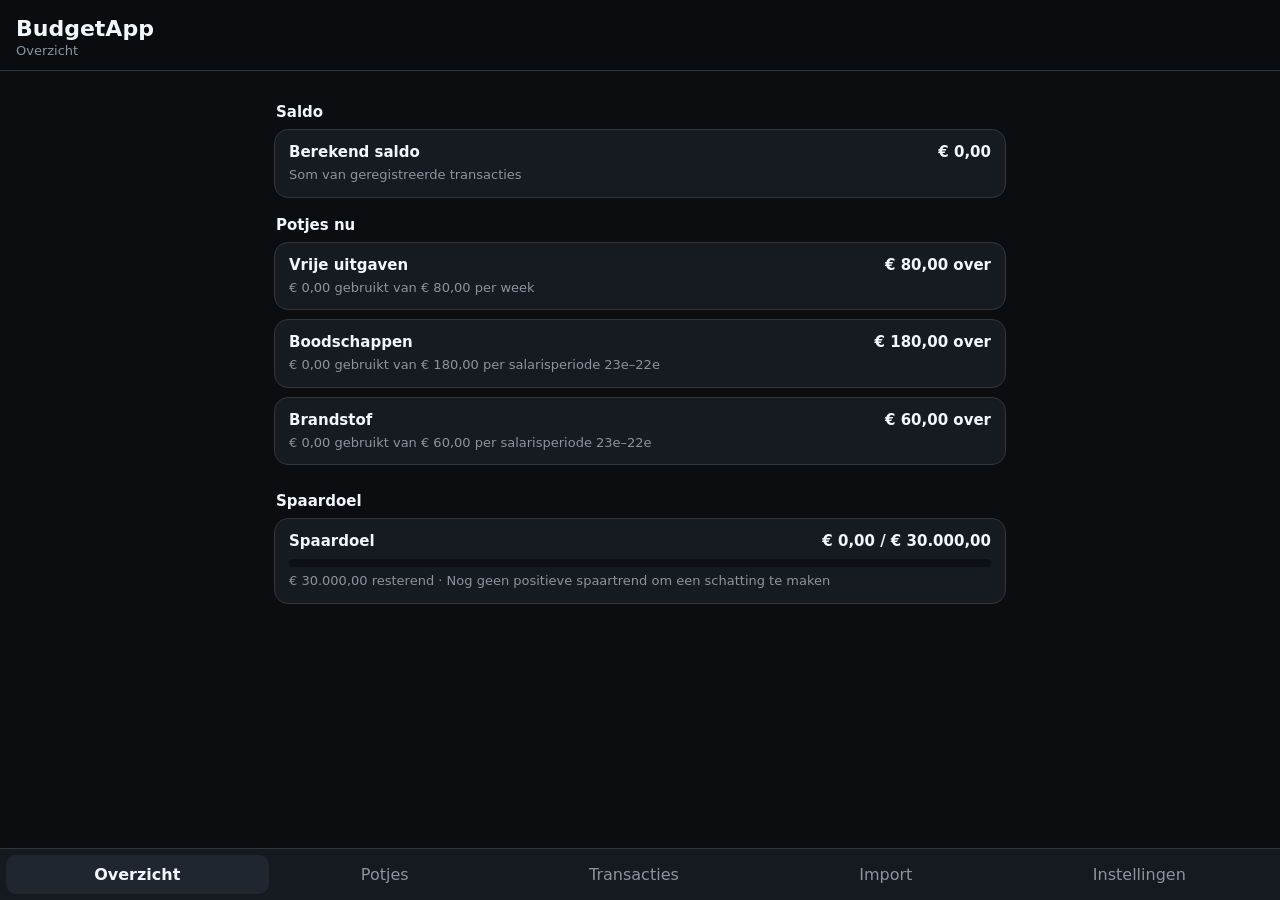
==== index.html @ 6fa88b41 "Add BudgetApp web entry for GitHub Pages" ====
<!doctype html>
<html lang="nl">
<head>
<meta charset="utf-8">
<meta name="viewport" content="width=device-width,initial-scale=1,viewport-fit=cover">
<meta name="theme-color" content="#0b0d10">
<title>BudgetApp</title>
<style>
:root{color-scheme:dark;--bg:#0b0d10;--panel:#161b22;--panel2:#1f2630;--text:#f0f6fc;--muted:#8b949e;--accent:#56d364;--danger:#ff7b72;--line:#30363d}*{box-sizing:border-box}body{margin:0;background:var(--bg);color:var(--text);font-family:system-ui,-apple-system,BlinkMacSystemFont,"Segoe UI",sans-serif}button,input,select{font:inherit}.app{min-height:100dvh;padding-bottom:76px}.topbar{position:sticky;top:0;z-index:10;background:rgba(11,13,16,.96);backdrop-filter:blur(12px);border-bottom:1px solid var(--line);padding:16px max(16px,env(safe-area-inset-left)) 12px}.brand{font-size:22px;font-weight:800}.subtitle{font-size:13px;color:var(--muted);margin-top:2px}.content{max-width:760px;margin:0 auto;padding:14px 14px 28px}.section{font-size:15px;font-weight:800;margin:18px 2px 8px}.card{width:100%;background:var(--panel);border:1px solid var(--line);border-radius:14px;padding:13px 14px;margin-bottom:9px;text-align:left;color:var(--text)}button.card{cursor:pointer}.card-main{font-size:15px;font-weight:750;display:flex;gap:10px;justify-content:space-between;align-items:flex-start}.card-sub{font-size:13px;color:var(--muted);margin-top:5px;line-height:1.35}.amount{white-space:nowrap}.positive{color:var(--accent)}.negative{color:var(--danger)}.action{width:100%;border:0;border-radius:12px;background:var(--accent);color:#071009;font-weight:800;padding:12px 14px;margin-bottom:10px;cursor:pointer}.secondary{background:var(--panel2);color:var(--text);border:1px solid var(--line)}.danger{background:transparent;color:var(--danger);border:1px solid #633b3f}.empty{color:var(--muted);padding:18px 4px}.nav{position:fixed;left:0;right:0;bottom:0;z-index:20;display:flex;overflow-x:auto;background:rgba(22,27,34,.98);border-top:1px solid var(--line);padding:6px max(6px,env(safe-area-inset-right)) calc(6px + env(safe-area-inset-bottom)) max(6px,env(safe-area-inset-left));gap:4px}.nav button{flex:1 0 auto;border:0;background:transparent;color:var(--muted);padding:10px 11px;border-radius:10px;cursor:pointer}.nav button.active{background:var(--panel2);color:var(--text);font-weight:800}.dialog{border:1px solid var(--line);border-radius:18px;background:var(--panel);color:var(--text);padding:0;width:min(92vw,520px);max-height:86dvh}.dialog::backdrop{background:rgba(0,0,0,.72)}.dialog-head{padding:17px 18px 7px;font-size:18px;font-weight:800}.dialog-body{padding:8px 18px 14px;overflow:auto;max-height:65dvh}.dialog-actions{display:flex;gap:8px;padding:10px 18px 18px}.dialog-actions button{flex:1;border:0;border-radius:10px;padding:11px;font-weight:750;cursor:pointer}.field{margin-bottom:12px}.field label{display:block;color:var(--muted);font-size:12px;margin-bottom:5px}.field input,.field select{width:100%;background:#0d1117;color:var(--text);border:1px solid var(--line);border-radius:10px;padding:11px 12px;outline:none}.field input:focus,.field select:focus{border-color:var(--accent)}.check{display:flex;gap:9px;align-items:center;margin:9px 0;color:var(--text)}.two{display:grid;grid-template-columns:1fr 1fr;gap:10px}.progress{height:8px;background:#0d1117;border-radius:999px;overflow:hidden;margin-top:9px}.progress>span{display:block;height:100%;background:var(--accent);border-radius:999px}.pill{display:inline-block;border:1px solid var(--line);border-radius:999px;padding:3px 8px;color:var(--muted);font-size:11px;margin-top:7px}.notice{border-left:3px solid var(--accent)}@media(max-width:480px){.two{grid-template-columns:1fr}.content{padding-left:10px;padding-right:10px}.nav button{font-size:12px;padding-left:9px;padding-right:9px}}
</style>
</head>
<body>
<div class="app">
<header class="topbar"><div class="brand">BudgetApp</div><div class="subtitle" id="subtitle">Overzicht</div></header>
<main class="content" id="content"></main>
<nav class="nav" id="nav">
<button data-screen="overview">Overzicht</button>
<button data-screen="pots">Potjes</button>
<button data-screen="transactions">Transacties</button>
<button data-screen="import">Import</button>
<button data-screen="settings">Instellingen</button>
</nav>
</div>
<dialog class="dialog" id="dialog"><div class="dialog-head" id="dialogTitle"></div><div class="dialog-body" id="dialogBody"></div><div class="dialog-actions" id="dialogActions"></div></dialog>
<script>
const KEY='budgetAppStateV1';
const euro=new Intl.NumberFormat('nl-NL',{style:'currency',currency:'EUR'});
const uid=()=>crypto.randomUUID?crypto.randomUUID():Date.now().toString(36)+Math.random().toString(36).slice(2);
const seed=()=>({pots:[{id:uid(),name:'Vrije uitgaven',budget:80,period:'week',active:true,hidden:false},{id:uid(),name:'Boodschappen',budget:180,period:'salary',active:true,hidden:false},{id:uid(),name:'Brandstof',budget:60,period:'salary',active:true,hidden:false}],transactions:[],fixedCosts:[],goal:{name:'Spaardoel',current:0,target:30000},knownBalance:null,unknown:[]});
let state=load();
let screen='overview';
function load(){try{const saved=JSON.parse(localStorage.getItem(KEY));return saved&&saved.pots?saved:seed()}catch{return seed()}}
function save(){localStorage.setItem(KEY,JSON.stringify(state))}
function money(v){return euro.format(Number(v)||0)}
function esc(v){return String(v??'').replace(/[&<>'"]/g,c=>({'&':'&amp;','<':'&lt;','>':'&gt;',"'":'&#39;','"':'&quot;'}[c]))}
function periodLabel(p){return({week:'week',salary:'salarisperiode 23e–22e',month:'maand',year:'jaar',once:'eenmalig'})[p]||'maand'}
function rangeFor(period,now=new Date()){
 const start=new Date(now),end=new Date(now);start.setHours(0,0,0,0);end.setHours(23,59,59,999);
 if(period==='week'){const day=(start.getDay()+6)%7;start.setDate(start.getDate()-day);end.setTime(start.getTime());end.setDate(end.getDate()+6);end.setHours(23,59,59,999)}
 else if(period==='salary'){if(start.getDate()>=23){start.setDate(23);end.setFullYear(start.getFullYear(),start.getMonth()+1,22)}else{end.setDate(22);start.setFullYear(start.getFullYear(),start.getMonth()-1,23)}}
 else if(period==='year'){start.setMonth(0,1);end.setMonth(11,31)}
 else if(period==='once'){return[0,Number.MAX_SAFE_INTEGER]}
 else{start.setDate(1);end.setFullYear(start.getFullYear(),start.getMonth()+1,0)}
 return[start.getTime(),end.getTime()]
}
function potSpend(pot){const[a,b]=rangeFor(pot.period);return state.transactions.filter(t=>t.potId===pot.id&&!t.excludeFromPots&&t.amount<0&&t.time>=a&&t.time<=b).reduce((s,t)=>s+Math.abs(t.amount),0)}
function calculatedBalance(){return state.transactions.filter(t=>t.affectsBalance!==false).reduce((s,t)=>s+t.amount,0)}
function setScreen(name){screen=name;document.querySelectorAll('#nav button').forEach(b=>b.classList.toggle('active',b.dataset.screen===name));render()}
function render(){document.getElementById('subtitle').textContent=({overview:'Overzicht',pots:'Potjes',transactions:'Transacties',import:'Import',settings:'Instellingen'})[screen];({overview:renderOverview,pots:renderPots,transactions:renderTransactions,import:renderImport,settings:renderSettings})[screen]()}
function card(main,sub='',cls=''){return`<div class="card ${cls}"><div class="card-main">${main}</div>${sub?`<div class="card-sub">${sub}</div>`:''}</div>`}
function renderOverview(){
 const c=document.getElementById('content');const balance=state.knownBalance??calculatedBalance();let html='<div class="section">Saldo</div>'+card(`<span>${state.knownBalance===null?'Berekend saldo':'Bekend banksaldo'}</span><span class="amount">${money(balance)}</span>`,state.knownBalance===null?'Som van geregistreerde transacties':'Laatste gevalideerde saldo');
 html+='<div class="section">Potjes nu</div>';
 state.pots.filter(p=>p.active&&!p.hidden).forEach(p=>{const spent=potSpend(p),left=p.budget-spent;html+=`<button class="card" data-pot="${p.id}"><div class="card-main"><span>${esc(p.name)}</span><span class="amount ${left<0?'negative':''}">${money(left)} over</span></div><div class="card-sub">${money(spent)} gebruikt van ${money(p.budget)} per ${periodLabel(p.period)}</div></button>`});
 const g=state.goal,left=Math.max(0,g.target-g.current);const recent=monthlyTrend();let eta=left===0?'Doel bereikt':recent>0?`Geschat ${Math.ceil(left/recent)} maanden bij ${money(recent)} netto per maand`:'Nog geen positieve spaartrend om een schatting te maken';const pct=g.target>0?Math.min(100,g.current/g.target*100):0;
 html+='<div class="section">Spaardoel</div>'+`<button class="card" id="goalCard"><div class="card-main"><span>${esc(g.name)}</span><span class="amount">${money(g.current)} / ${money(g.target)}</span></div><div class="progress"><span style="width:${pct}%"></span></div><div class="card-sub">${money(left)} resterend · ${eta}</div></button>`;
 c.innerHTML=html;c.querySelectorAll('[data-pot]').forEach(b=>b.onclick=()=>editPot(b.dataset.pot));document.getElementById('goalCard').onclick=editGoal
}
function monthlyTrend(){const cutoff=Date.now()-90*86400000;const net=state.transactions.filter(t=>t.affectsBalance!==false&&t.time>=cutoff).reduce((s,t)=>s+t.amount,0);return Math.max(0,net/3)}
function renderPots(){const c=document.getElementById('content');let html='<button class="action" id="addPot">+ Potje toevoegen</button>';if(!state.pots.length)html+='<div class="empty">Nog geen potjes.</div>';state.pots.forEach(p=>{const spent=potSpend(p),left=p.budget-spent;html+=`<button class="card" data-pot="${p.id}"><div class="card-main"><span>${p.active?'':'Inactief · '}${esc(p.name)}</span><span class="amount ${left<0?'negative':''}">${money(left)}</span></div><div class="card-sub">${money(p.budget)} per ${periodLabel(p.period)} · ${money(spent)} gebruikt</div></button>`});c.innerHTML=html;document.getElementById('addPot').onclick=()=>editPot();c.querySelectorAll('[data-pot]').forEach(b=>b.onclick=()=>editPot(b.dataset.pot))}
function renderTransactions(){const c=document.getElementById('content');let html='<button class="action" id="addTx">+ Handmatig toevoegen</button>';const list=[...state.transactions].sort((a,b)=>b.time-a.time);if(!list.length)html+='<div class="empty">Nog geen transacties.</div>';list.forEach(t=>{const name=t.merchant||t.description||'Transactie';html+=`<button class="card" data-tx="${t.id}"><div class="card-main"><span>${esc(name)}</span><span class="amount ${t.amount>=0?'positive':'negative'}">${money(t.amount)}</span></div><div class="card-sub">${new Date(t.time).toLocaleString('nl-NL')} · ${esc(t.source||'Handmatig')}${t.category?` · ${esc(t.category)}`:''}</div></button>`});c.innerHTML=html;document.getElementById('addTx').onclick=()=>editTransaction();c.querySelectorAll('[data-tx]').forEach(b=>b.onclick=()=>transactionDetails(b.dataset.tx))}
function renderImport(){const c=document.getElementById('content');c.innerHTML=`<div class="section">Bank</div>${card('<span>PDF-bankafschrift</span>','De webadapter voor lokale PDF-OCR wordt aan dezelfde importlogica gekoppeld.','notice')}<button class="action secondary" id="backupImport">Lokale backup importeren</button><input id="backupFile" type="file" accept="application/json" hidden><div class="section">Bonnen</div>${card('<span>Bon scannen</span>','De camera/OCR-adapter wordt platformafhankelijk gekoppeld zonder de budgetlogica te dupliceren.','notice')}<div class="section">Live betaalmeldingen</div>${card('<span>Rabobank / Google Wallet</span>','Live Android-notificaties worden via de Android-adapter verwerkt. In de webversie blijft de rest van de app volledig testbaar.','notice')}<div class="section">Nog te categoriseren</div>${state.unknown.length?state.unknown.map(x=>card(`<span>${esc(x.name)}</span><span>${money(x.amount)}</span>`,'Tikfunctionaliteit volgt met de importadapter.')).join(''):'<div class="empty">Alles gecategoriseerd.</div>'}`;document.getElementById('backupImport').onclick=()=>document.getElementById('backupFile').click();document.getElementById('backupFile').onchange=importBackup}
function renderSettings(){const c=document.getElementById('content');let html='<div class="section">Vaste lasten</div><button class="action" id="addFixed">+ Vaste last toevoegen</button>';if(!state.fixedCosts.length)html+='<div class="empty">Nog geen vaste lasten ingevoerd.</div>';state.fixedCosts.forEach(f=>html+=`<button class="card" data-fixed="${f.id}"><div class="card-main"><span>${esc(f.name)}</span><span>${money(f.amount)}</span></div><div class="card-sub">${periodLabel(f.period)}${f.annual?' · jaarlijkse heffing':''}</div></button>`);html+='<div class="section">Spaardoel</div>'+`<button class="card" id="settingsGoal"><div class="card-main"><span>${esc(state.goal.name)}</span><span>${money(state.goal.current)} / ${money(state.goal.target)}</span></div></button>`;html+='<div class="section">Data</div><button class="action secondary" id="exportData">Backup exporteren</button><button class="action danger" id="resetData">Alle lokale data wissen</button>';c.innerHTML=html;document.getElementById('addFixed').onclick=()=>editFixed();c.querySelectorAll('[data-fixed]').forEach(b=>b.onclick=()=>editFixed(b.dataset.fixed));document.getElementById('settingsGoal').onclick=editGoal;document.getElementById('exportData').onclick=exportBackup;document.getElementById('resetData').onclick=resetData}
function openDialog(title,body,buttons){document.getElementById('dialogTitle').textContent=title;document.getElementById('dialogBody').innerHTML=body;const actions=document.getElementById('dialogActions');actions.innerHTML='';buttons.forEach(b=>{const el=document.createElement('button');el.textContent=b.label;el.className=b.class||'';el.onclick=b.action;actions.appendChild(el)});document.getElementById('dialog').showModal()}
function closeDialog(){document.getElementById('dialog').close()}
function field(id,label,value='',type='text'){return`<div class="field"><label for="${id}">${label}</label><input id="${id}" type="${type}" value="${esc(value)}"></div>`}
function editPot(id){const existing=state.pots.find(p=>p.id===id),p=existing||{id:uid(),name:'',budget:0,period:'month',active:true,hidden:false};const body=field('potName','Naam',p.name)+field('potBudget','Budget',String(p.budget).replace('.',','),'text')+`<div class="field"><label>Periode</label><select id="potPeriod"><option value="week">Week</option><option value="salary">Salarisperiode 23e–22e</option><option value="month">Maand</option><option value="year">Jaar</option><option value="once">Eenmalig</option></select></div><label class="check"><input id="potActive" type="checkbox" ${p.active?'checked':''}> Actief</label><label class="check"><input id="potHidden" type="checkbox" ${p.hidden?'checked':''}> Verbergen in overzicht</label>`;const buttons=[{label:'Annuleren',action:closeDialog},{label:'Opslaan',action:()=>{p.name=document.getElementById('potName').value.trim();p.budget=parseAmount(document.getElementById('potBudget').value);p.period=document.getElementById('potPeriod').value;p.active=document.getElementById('potActive').checked;p.hidden=document.getElementById('potHidden').checked;if(!p.name)return;if(existing)Object.assign(existing,p);else state.pots.push(p);save();closeDialog();render()}}];if(existing)buttons.unshift({label:'Verwijderen',class:'danger',action:()=>{if(confirm('Potje verwijderen?')){state.pots=state.pots.filter(x=>x.id!==id);state.transactions.forEach(t=>{if(t.potId===id)t.potId=null});save();closeDialog();render()}}});openDialog(existing?'Potje aanpassen':'Potje toevoegen',body,buttons);document.getElementById('potPeriod').value=p.period}
function editTransaction(id){const existing=state.transactions.find(t=>t.id===id),t=existing||{id:uid(),amount:0,merchant:'',description:'',category:'',potId:null,time:Date.now(),source:'Handmatig',affectsBalance:true,excludeFromPots:false};const options='<option value="">Geen potje</option>'+state.pots.filter(p=>p.active).map(p=>`<option value="${p.id}">${esc(p.name)}</option>`).join('');const body=field('txAmount','Bedrag, uitgave negatief',String(t.amount).replace('.',','))+field('txMerchant','Merchant / naam',t.merchant)+field('txDescription','Omschrijving',t.description)+field('txCategory','Categorie',t.category)+`<div class="field"><label>Potje</label><select id="txPot">${options}</select></div>`;const buttons=[{label:'Annuleren',action:closeDialog},{label:'Opslaan',action:()=>{t.amount=parseSigned(document.getElementById('txAmount').value);t.merchant=document.getElementById('txMerchant').value.trim();t.description=document.getElementById('txDescription').value.trim();t.category=document.getElementById('txCategory').value.trim();t.potId=document.getElementById('txPot').value||null;if(existing)Object.assign(existing,t);else state.transactions.push(t);save();closeDialog();render()}}];if(existing)buttons.unshift({label:'Verwijderen',class:'danger',action:()=>{if(confirm('Transactie verwijderen?')){state.transactions=state.transactions.filter(x=>x.id!==id);save();closeDialog();render()}}});openDialog(existing?'Transactie aanpassen':'Handmatige transactie',body,buttons);document.getElementById('txPot').value=t.potId||''}
function transactionDetails(id){const t=state.transactions.find(x=>x.id===id);if(!t)return;const rows=[['Bedrag',money(t.amount)],['Naam',t.merchant],['Omschrijving',t.description],['Categorie',t.category],['Bron',t.source],['Datum',new Date(t.time).toLocaleString('nl-NL')]].filter(r=>r[1]);openDialog(t.merchant||'Transactie',rows.map(r=>card(`<span>${esc(r[0])}</span>`,esc(r[1]))).join(''),[{label:'Sluiten',action:closeDialog},{label:'Bewerken',action:()=>{closeDialog();editTransaction(id)}}])}
function editGoal(){const g=state.goal;openDialog('Spaardoel aanpassen',field('goalName','Naam',g.name)+field('goalCurrent','Nu gespaard',String(g.current).replace('.',','))+field('goalTarget','Doel',String(g.target).replace('.',',')),[{label:'Annuleren',action:closeDialog},{label:'Opslaan',action:()=>{g.name=document.getElementById('goalName').value.trim()||'Spaardoel';g.current=parseAmount(document.getElementById('goalCurrent').value);g.target=parseAmount(document.getElementById('goalTarget').value);save();closeDialog();render()}}])}
function editFixed(id){const existing=state.fixedCosts.find(f=>f.id===id),f=existing||{id:uid(),name:'',amount:0,period:'month',dueDay:1,active:true,annual:false};const body=field('fixedName','Naam',f.name)+field('fixedAmount','Bedrag',String(f.amount).replace('.',','))+`<div class="two"><div class="field"><label>Periode</label><select id="fixedPeriod"><option value="week">Week</option><option value="salary">Salarisperiode 23e–22e</option><option value="month">Maand</option><option value="year">Jaar</option><option value="once">Eenmalig</option></select></div>${field('fixedDue','Vervaldag',f.dueDay,'number')}</div><label class="check"><input id="fixedActive" type="checkbox" ${f.active?'checked':''}> Actief</label><label class="check"><input id="fixedAnnual" type="checkbox" ${f.annual?'checked':''}> Jaarlijkse heffing</label>`;const buttons=[{label:'Annuleren',action:closeDialog},{label:'Opslaan',action:()=>{f.name=document.getElementById('fixedName').value.trim();f.amount=parseAmount(document.getElementById('fixedAmount').value);f.period=document.getElementById('fixedPeriod').value;f.dueDay=Math.max(1,Math.min(31,Number(document.getElementById('fixedDue').value)||1));f.active=document.getElementById('fixedActive').checked;f.annual=document.getElementById('fixedAnnual').checked;if(!f.name)return;if(existing)Object.assign(existing,f);else state.fixedCosts.push(f);save();closeDialog();render()}}];if(existing)buttons.unshift({label:'Verwijderen',class:'danger',action:()=>{if(confirm('Vaste last verwijderen?')){state.fixedCosts=state.fixedCosts.filter(x=>x.id!==id);save();closeDialog();render()}}});openDialog(existing?'Vaste last aanpassen':'Vaste last toevoegen',body,buttons);document.getElementById('fixedPeriod').value=f.period}
function parseAmount(v){return Math.abs(Number(String(v).replace(/\./g,'').replace(',','.').replace(/[^0-9.\-]/g,''))||0)}
function parseSigned(v){const raw=String(v).trim(),negative=raw.startsWith('-');const n=parseAmount(raw);return negative?-n:n}
function exportBackup(){const blob=new Blob([JSON.stringify(state,null,2)],{type:'application/json'});const a=document.createElement('a');a.href=URL.createObjectURL(blob);a.download=`BudgetApp-backup-${new Date().toISOString().slice(0,10)}.json`;a.click();setTimeout(()=>URL.revokeObjectURL(a.href),1000)}
function importBackup(e){const file=e.target.files?.[0];if(!file)return;const r=new FileReader();r.onload=()=>{try{const data=JSON.parse(r.result);if(!data.pots||!data.transactions)throw new Error();if(confirm('Huidige lokale data vervangen door deze backup?')){state=data;save();render()}}catch{alert('Ongeldige BudgetApp-backup.')}};r.readAsText(file);e.target.value=''}
function resetData(){if(confirm('Alle lokale BudgetApp-data op dit apparaat wissen?')){state=seed();save();render()}}
document.querySelectorAll('#nav button').forEach(b=>b.onclick=()=>setScreen(b.dataset.screen));
setScreen('overview');
</script>
</body>
</html>
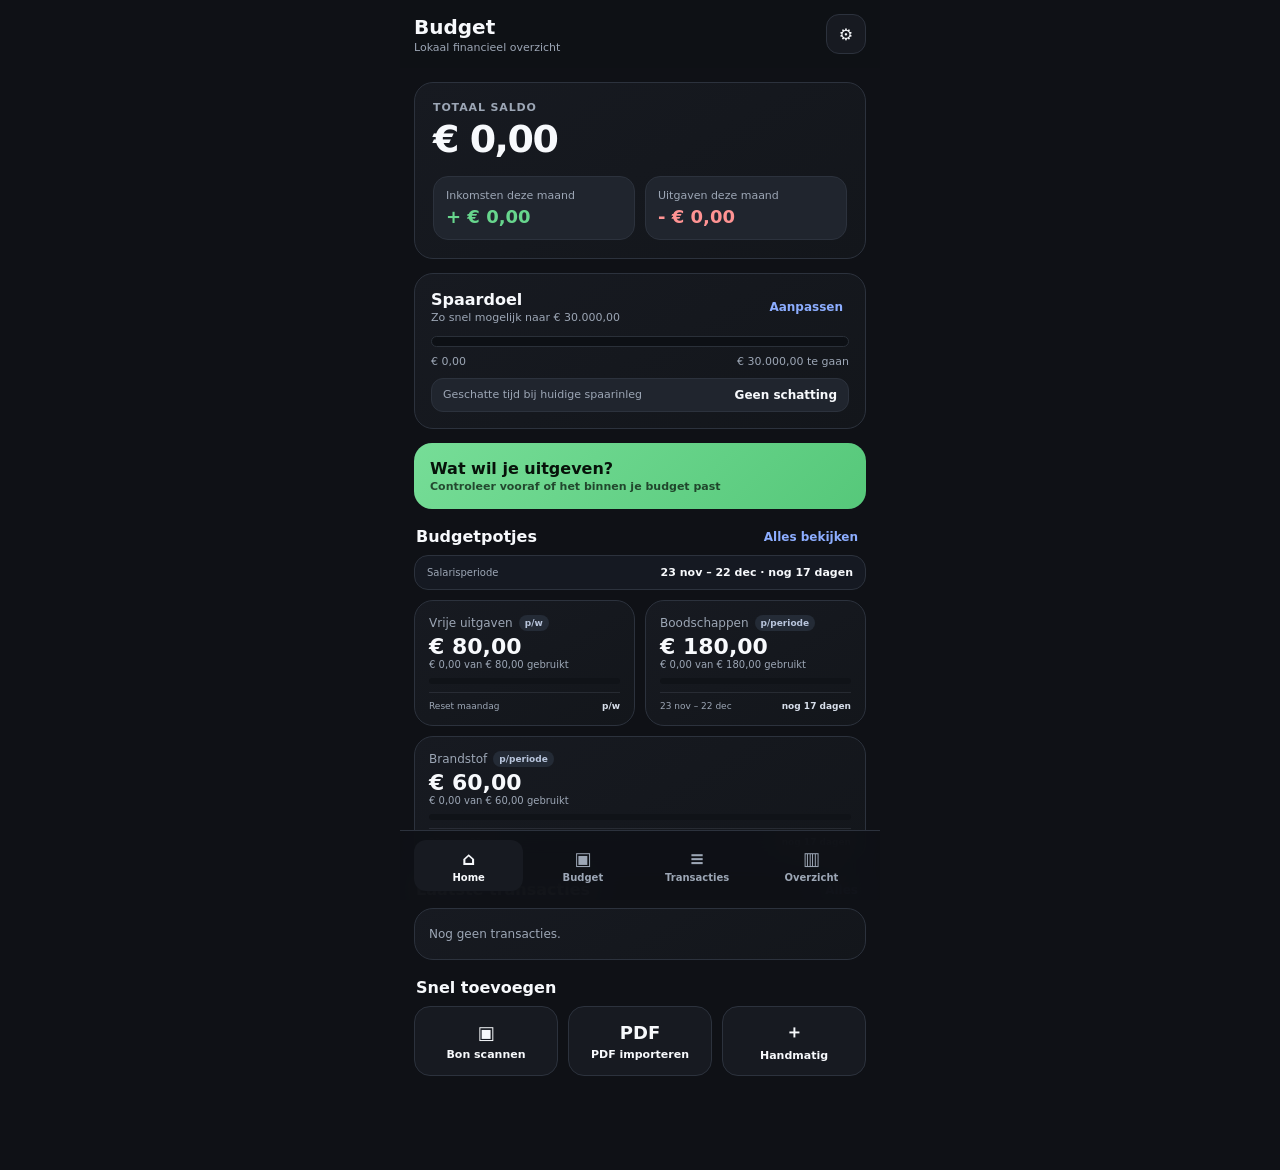
==== commit 6771066b: "Apply Budget mobile design to web preview" ====
--- a/index.html
+++ b/index.html
@@ -3,79 +3,90 @@
 <head>
 <meta charset="utf-8">
 <meta name="viewport" content="width=device-width,initial-scale=1,viewport-fit=cover">
-<meta name="theme-color" content="#0b0d10">
-<title>BudgetApp</title>
+<meta name="theme-color" content="#0f1116">
+<title>Budget</title>
 <style>
-:root{color-scheme:dark;--bg:#0b0d10;--panel:#161b22;--panel2:#1f2630;--text:#f0f6fc;--muted:#8b949e;--accent:#56d364;--danger:#ff7b72;--line:#30363d}*{box-sizing:border-box}body{margin:0;background:var(--bg);color:var(--text);font-family:system-ui,-apple-system,BlinkMacSystemFont,"Segoe UI",sans-serif}button,input,select{font:inherit}.app{min-height:100dvh;padding-bottom:76px}.topbar{position:sticky;top:0;z-index:10;background:rgba(11,13,16,.96);backdrop-filter:blur(12px);border-bottom:1px solid var(--line);padding:16px max(16px,env(safe-area-inset-left)) 12px}.brand{font-size:22px;font-weight:800}.subtitle{font-size:13px;color:var(--muted);margin-top:2px}.content{max-width:760px;margin:0 auto;padding:14px 14px 28px}.section{font-size:15px;font-weight:800;margin:18px 2px 8px}.card{width:100%;background:var(--panel);border:1px solid var(--line);border-radius:14px;padding:13px 14px;margin-bottom:9px;text-align:left;color:var(--text)}button.card{cursor:pointer}.card-main{font-size:15px;font-weight:750;display:flex;gap:10px;justify-content:space-between;align-items:flex-start}.card-sub{font-size:13px;color:var(--muted);margin-top:5px;line-height:1.35}.amount{white-space:nowrap}.positive{color:var(--accent)}.negative{color:var(--danger)}.action{width:100%;border:0;border-radius:12px;background:var(--accent);color:#071009;font-weight:800;padding:12px 14px;margin-bottom:10px;cursor:pointer}.secondary{background:var(--panel2);color:var(--text);border:1px solid var(--line)}.danger{background:transparent;color:var(--danger);border:1px solid #633b3f}.empty{color:var(--muted);padding:18px 4px}.nav{position:fixed;left:0;right:0;bottom:0;z-index:20;display:flex;overflow-x:auto;background:rgba(22,27,34,.98);border-top:1px solid var(--line);padding:6px max(6px,env(safe-area-inset-right)) calc(6px + env(safe-area-inset-bottom)) max(6px,env(safe-area-inset-left));gap:4px}.nav button{flex:1 0 auto;border:0;background:transparent;color:var(--muted);padding:10px 11px;border-radius:10px;cursor:pointer}.nav button.active{background:var(--panel2);color:var(--text);font-weight:800}.dialog{border:1px solid var(--line);border-radius:18px;background:var(--panel);color:var(--text);padding:0;width:min(92vw,520px);max-height:86dvh}.dialog::backdrop{background:rgba(0,0,0,.72)}.dialog-head{padding:17px 18px 7px;font-size:18px;font-weight:800}.dialog-body{padding:8px 18px 14px;overflow:auto;max-height:65dvh}.dialog-actions{display:flex;gap:8px;padding:10px 18px 18px}.dialog-actions button{flex:1;border:0;border-radius:10px;padding:11px;font-weight:750;cursor:pointer}.field{margin-bottom:12px}.field label{display:block;color:var(--muted);font-size:12px;margin-bottom:5px}.field input,.field select{width:100%;background:#0d1117;color:var(--text);border:1px solid var(--line);border-radius:10px;padding:11px 12px;outline:none}.field input:focus,.field select:focus{border-color:var(--accent)}.check{display:flex;gap:9px;align-items:center;margin:9px 0;color:var(--text)}.two{display:grid;grid-template-columns:1fr 1fr;gap:10px}.progress{height:8px;background:#0d1117;border-radius:999px;overflow:hidden;margin-top:9px}.progress>span{display:block;height:100%;background:var(--accent);border-radius:999px}.pill{display:inline-block;border:1px solid var(--line);border-radius:999px;padding:3px 8px;color:var(--muted);font-size:11px;margin-top:7px}.notice{border-left:3px solid var(--accent)}@media(max-width:480px){.two{grid-template-columns:1fr}.content{padding-left:10px;padding-right:10px}.nav button{font-size:12px;padding-left:9px;padding-right:9px}}
+:root{--bg:#0f1116;--card:#171a21;--card2:#20252e;--line:#2c323d;--txt:#f7f9fc;--muted:#9ca6b5;--green:#67d68d;--blue:#8cadff;--yellow:#f0c85d;--red:#ff7777;--r:19px}
+*{box-sizing:border-box}
+html,body{margin:0;background:var(--bg);color:var(--txt);font-family:Inter,system-ui,-apple-system,Segoe UI,Roboto,Arial,sans-serif}
+button,input,select{font:inherit}button{cursor:pointer}.app{width:min(100%,480px);margin:auto;padding:0 14px 94px;min-height:100vh}.top{position:sticky;top:0;z-index:20;margin:0 -14px;padding:14px;background:rgba(15,17,22,.94);backdrop-filter:blur(16px);display:flex;justify-content:space-between;align-items:center}.brand{font-size:20px;font-weight:850}.sub{font-size:11px;color:var(--muted);margin-top:2px}.gear{width:40px;height:40px;border-radius:13px;border:1px solid var(--line);background:var(--card);color:var(--txt)}.card{background:linear-gradient(150deg,var(--card),#13161b);border:1px solid var(--line);border-radius:var(--r)}.section{margin-top:14px}.balance{padding:18px}.eyebrow{font-size:11px;text-transform:uppercase;letter-spacing:.08em;color:var(--muted);font-weight:800}.big{font-size:38px;font-weight:900;letter-spacing:-.04em;margin-top:3px}.grid2{display:grid;grid-template-columns:1fr 1fr;gap:10px;margin-top:15px}.mini{padding:12px;border-radius:15px;background:var(--card2);border:1px solid var(--line)}.mini small{display:block;color:var(--muted);font-size:11px}.mini strong{display:block;margin-top:4px;font-size:18px}.pos{color:var(--green)}.neg{color:#ff9393}.goal{padding:16px}.row{display:flex;align-items:center;justify-content:space-between;gap:12px}.title{font-size:16px;font-weight:850}.link{border:0;background:none;color:var(--blue);font-weight:750;font-size:12px}.bar{height:11px;background:#0d1015;border:1px solid #2a3039;border-radius:99px;overflow:hidden;margin-top:12px}.bar span{display:block;height:100%;background:linear-gradient(90deg,var(--green),#a4efbd)}.goalfoot{display:flex;justify-content:space-between;color:var(--muted);font-size:11px;margin-top:8px}.goalestimate{margin-top:10px;padding:9px 11px;border-radius:12px;background:var(--card2);border:1px solid var(--line);font-size:11px;color:var(--muted);display:flex;justify-content:space-between;gap:10px}.goalestimate strong{color:var(--txt);font-size:12px}.period{display:inline-flex;align-items:center;margin-left:6px;padding:3px 6px;border-radius:999px;background:#242b36;color:#b8c5dc;font-size:9px;font-weight:850;vertical-align:1px}.salaryperiod{margin-top:8px;padding-top:8px;border-top:1px solid rgba(156,166,181,.14);font-size:9px;color:var(--muted);display:flex;justify-content:space-between;gap:8px;align-items:center}.salaryperiod strong{color:#d7deea;font-size:9px}.periodbanner{margin:0 0 10px;padding:10px 12px;border-radius:14px;background:#151922;border:1px solid var(--line);display:flex;justify-content:space-between;align-items:center;gap:10px}.periodbanner span{font-size:10px;color:var(--muted)}.periodbanner strong{font-size:11px;color:var(--txt)}.pot.wide{grid-column:1/-1;min-height:114px}.cta{width:100%;border:0;border-radius:18px;padding:16px;background:linear-gradient(135deg,#76dd97,#56c87a);color:#07120a;text-align:left;font-weight:900;font-size:16px}.cta small{display:block;font-size:11px;opacity:.72;margin-top:2px}.head{display:flex;align-items:center;justify-content:space-between;margin:18px 2px 9px}.pots{display:grid;grid-template-columns:1fr 1fr;gap:10px}.pot{padding:14px;min-height:126px;display:flex;flex-direction:column;justify-content:space-between}.potname{font-size:12px;color:var(--muted)}.left{font-size:22px;font-weight:880;margin-top:3px}.meter{height:6px;background:#101318;border-radius:99px;overflow:hidden;margin-top:8px}.meter span{display:block;height:100%;background:var(--blue)}.meta{font-size:10px;color:var(--muted)}.alert{padding:14px;display:flex;gap:10px;align-items:center;border-color:#5a4d24;background:linear-gradient(150deg,#201b10,#15181e)}.dot{width:10px;height:10px;border-radius:50%;background:var(--yellow);box-shadow:0 0 0 5px rgba(240,200,93,.13)}.grow{flex:1}.alert strong{font-size:13px}.alert small{display:block;color:var(--muted);margin-top:2px}.badge{padding:5px 8px;border-radius:99px;background:#302916;color:#f3d46f;font-size:11px;font-weight:800}.txlist{overflow:hidden}.tx{display:grid;grid-template-columns:40px 1fr auto;gap:10px;align-items:center;padding:13px 14px;border-top:1px solid var(--line)}.tx:first-child{border-top:0}.txicon{width:38px;height:38px;border-radius:12px;background:var(--card2);display:grid;place-items:center;font-weight:900;color:var(--blue)}.txname{font-size:13px;font-weight:800}.txsub{font-size:10px;color:var(--muted);margin-top:2px}.txamt{font-size:13px;font-weight:850;text-align:right}.unknown{background:linear-gradient(90deg,rgba(240,200,93,.06),transparent)}.quick{display:grid;grid-template-columns:repeat(3,1fr);gap:10px}.quick button{border:1px solid var(--line);border-radius:16px;background:var(--card);color:var(--txt);padding:13px 7px;font-weight:750;font-size:11px}.quick b{display:block;font-size:18px;margin-bottom:5px}.nav{position:fixed;bottom:0;left:50%;transform:translateX(-50%);width:min(100%,480px);padding:9px 14px calc(9px + env(safe-area-inset-bottom));background:rgba(15,17,22,.96);backdrop-filter:blur(16px);border-top:1px solid var(--line);display:grid;grid-template-columns:repeat(4,1fr);gap:5px;z-index:50}.nav button{border:0;background:transparent;color:var(--muted);border-radius:12px;padding:8px 4px;font-size:10px;font-weight:750}.nav button.active{background:var(--card);color:var(--txt)}.nav b{display:block;font-size:18px;margin-bottom:3px}.screen{display:none}.screen.active{display:block}.list{overflow:hidden}.setrow{display:flex;justify-content:space-between;align-items:center;gap:12px;padding:14px;border-top:1px solid var(--line)}.setrow:first-child{border-top:0}.setrow strong{font-size:13px}.setrow small{display:block;color:var(--muted);font-size:10px;margin-top:2px}.value{font-weight:850;color:var(--blue);font-size:13px}.modalbg{position:fixed;inset:0;background:rgba(0,0,0,.58);display:none;align-items:flex-end;justify-content:center;padding:12px;z-index:100}.modalbg.open{display:flex}.modal{width:min(100%,470px);max-height:88vh;overflow:auto;background:#171a21;border:1px solid var(--line);border-radius:24px;padding:17px}.handle{width:45px;height:5px;border-radius:99px;background:#3b424e;margin:0 auto 13px}.close{width:36px;height:36px;border:0;border-radius:11px;background:var(--card2);color:var(--txt)}.field{margin-top:13px}.field label{display:block;font-size:11px;color:var(--muted);font-weight:750;margin-bottom:6px}.input,.select{width:100%;padding:13px;border:1px solid var(--line);border-radius:14px;background:#101318;color:var(--txt);outline:none}.cats{display:grid;grid-template-columns:1fr 1fr;gap:8px}.cat{padding:11px;border-radius:13px;border:1px solid var(--line);background:var(--card2);color:var(--txt);text-align:left;font-weight:750;font-size:12px}.cat.on{border-color:#5ccf82;background:#16311f;color:#b9f4cc}.primary{width:100%;border:0;border-radius:14px;padding:13px;background:var(--green);color:#08120b;font-weight:900;margin-top:14px}.result{display:none;margin-top:14px;padding:13px;border-radius:15px;border:1px solid var(--line);background:var(--card2)}.result.show{display:block}.result.ok{border-color:#386c49;background:#14271a}.result.warn{border-color:#6c5b2b;background:#292313}.result.no{border-color:#6d3838;background:#291717}.result strong{font-size:13px}.result small{display:block;color:var(--muted);line-height:1.45;margin-top:3px}.detail{margin-top:10px}.drow{display:flex;justify-content:space-between;gap:14px;padding:10px 0;border-top:1px solid var(--line);font-size:12px}.drow:first-child{border-top:0}.drow span:first-child{color:var(--muted)}.tags{display:flex;flex-wrap:wrap;gap:6px;margin-top:10px}.tag{padding:5px 7px;border-radius:99px;background:var(--card2);color:#c8d0da;font-size:10px}.ghost{width:100%;padding:11px;border-radius:13px;border:1px solid var(--line);background:var(--card2);color:var(--txt);font-weight:750;margin-top:8px}.toast{position:fixed;left:50%;bottom:90px;transform:translateX(-50%) translateY(15px);width:min(calc(100% - 28px),450px);padding:12px 14px;border-radius:15px;background:#222832;border:1px solid #333b47;opacity:0;pointer-events:none;transition:.2s;z-index:130}.toast.show{opacity:1;transform:translateX(-50%) translateY(0)}.toast strong{font-size:12px}.toast small{display:block;color:var(--muted);font-size:10px;margin-top:2px}.empty{padding:18px 14px;color:var(--muted);font-size:12px}.danger{color:var(--red)}
 </style>
 </head>
 <body>
 <div class="app">
-<header class="topbar"><div class="brand">BudgetApp</div><div class="subtitle" id="subtitle">Overzicht</div></header>
-<main class="content" id="content"></main>
-<nav class="nav" id="nav">
-<button data-screen="overview">Overzicht</button>
-<button data-screen="pots">Potjes</button>
-<button data-screen="transactions">Transacties</button>
-<button data-screen="import">Import</button>
-<button data-screen="settings">Instellingen</button>
+<header class="top"><div><div class="brand">Budget</div><div class="sub">Lokaal financieel overzicht</div></div><button class="gear" onclick="openSettings()">⚙</button></header>
+<section id="home" class="screen active"></section>
+<section id="budgets" class="screen"></section>
+<section id="transactions" class="screen"></section>
+<section id="overview" class="screen"></section>
+</div>
+<nav class="nav">
+<button id="nhome" class="active" onclick="showScreen('home','nhome')"><b>⌂</b>Home</button>
+<button id="nbudget" onclick="showScreen('budgets','nbudget')"><b>▣</b>Budget</button>
+<button id="ntx" onclick="showScreen('transactions','ntx')"><b>≡</b>Transacties</button>
+<button id="nover" onclick="showScreen('overview','nover')"><b>▥</b>Overzicht</button>
 </nav>
-</div>
-<dialog class="dialog" id="dialog"><div class="dialog-head" id="dialogTitle"></div><div class="dialog-body" id="dialogBody"></div><div class="dialog-actions" id="dialogActions"></div></dialog>
+<div id="sheet" class="modalbg"><div class="modal"><div class="handle"></div><div class="row"><div class="title" id="sheetTitle"></div><button class="close" onclick="closeSheet()">✕</button></div><div id="sheetBody"></div></div></div>
+<div id="toast" class="toast"><strong id="toasttitle"></strong><small id="toasttext"></small></div>
 <script>
-const KEY='budgetAppStateV1';
-const euro=new Intl.NumberFormat('nl-NL',{style:'currency',currency:'EUR'});
-const uid=()=>crypto.randomUUID?crypto.randomUUID():Date.now().toString(36)+Math.random().toString(36).slice(2);
-const seed=()=>({pots:[{id:uid(),name:'Vrije uitgaven',budget:80,period:'week',active:true,hidden:false},{id:uid(),name:'Boodschappen',budget:180,period:'salary',active:true,hidden:false},{id:uid(),name:'Brandstof',budget:60,period:'salary',active:true,hidden:false}],transactions:[],fixedCosts:[],goal:{name:'Spaardoel',current:0,target:30000},knownBalance:null,unknown:[]});
-let state=load();
-let screen='overview';
-function load(){try{const saved=JSON.parse(localStorage.getItem(KEY));return saved&&saved.pots?saved:seed()}catch{return seed()}}
-function save(){localStorage.setItem(KEY,JSON.stringify(state))}
-function money(v){return euro.format(Number(v)||0)}
-function esc(v){return String(v??'').replace(/[&<>'"]/g,c=>({'&':'&amp;','<':'&lt;','>':'&gt;',"'":'&#39;','"':'&quot;'}[c]))}
-function periodLabel(p){return({week:'week',salary:'salarisperiode 23e–22e',month:'maand',year:'jaar',once:'eenmalig'})[p]||'maand'}
-function rangeFor(period,now=new Date()){
- const start=new Date(now),end=new Date(now);start.setHours(0,0,0,0);end.setHours(23,59,59,999);
- if(period==='week'){const day=(start.getDay()+6)%7;start.setDate(start.getDate()-day);end.setTime(start.getTime());end.setDate(end.getDate()+6);end.setHours(23,59,59,999)}
- else if(period==='salary'){if(start.getDate()>=23){start.setDate(23);end.setFullYear(start.getFullYear(),start.getMonth()+1,22)}else{end.setDate(22);start.setFullYear(start.getFullYear(),start.getMonth()-1,23)}}
- else if(period==='year'){start.setMonth(0,1);end.setMonth(11,31)}
- else if(period==='once'){return[0,Number.MAX_SAFE_INTEGER]}
- else{start.setDate(1);end.setFullYear(start.getFullYear(),start.getMonth()+1,0)}
- return[start.getTime(),end.getTime()]
-}
-function potSpend(pot){const[a,b]=rangeFor(pot.period);return state.transactions.filter(t=>t.potId===pot.id&&!t.excludeFromPots&&t.amount<0&&t.time>=a&&t.time<=b).reduce((s,t)=>s+Math.abs(t.amount),0)}
-function calculatedBalance(){return state.transactions.filter(t=>t.affectsBalance!==false).reduce((s,t)=>s+t.amount,0)}
-function setScreen(name){screen=name;document.querySelectorAll('#nav button').forEach(b=>b.classList.toggle('active',b.dataset.screen===name));render()}
-function render(){document.getElementById('subtitle').textContent=({overview:'Overzicht',pots:'Potjes',transactions:'Transacties',import:'Import',settings:'Instellingen'})[screen];({overview:renderOverview,pots:renderPots,transactions:renderTransactions,import:renderImport,settings:renderSettings})[screen]()}
-function card(main,sub='',cls=''){return`<div class="card ${cls}"><div class="card-main">${main}</div>${sub?`<div class="card-sub">${sub}</div>`:''}</div>`}
-function renderOverview(){
- const c=document.getElementById('content');const balance=state.knownBalance??calculatedBalance();let html='<div class="section">Saldo</div>'+card(`<span>${state.knownBalance===null?'Berekend saldo':'Bekend banksaldo'}</span><span class="amount">${money(balance)}</span>`,state.knownBalance===null?'Som van geregistreerde transacties':'Laatste gevalideerde saldo');
- html+='<div class="section">Potjes nu</div>';
- state.pots.filter(p=>p.active&&!p.hidden).forEach(p=>{const spent=potSpend(p),left=p.budget-spent;html+=`<button class="card" data-pot="${p.id}"><div class="card-main"><span>${esc(p.name)}</span><span class="amount ${left<0?'negative':''}">${money(left)} over</span></div><div class="card-sub">${money(spent)} gebruikt van ${money(p.budget)} per ${periodLabel(p.period)}</div></button>`});
- const g=state.goal,left=Math.max(0,g.target-g.current);const recent=monthlyTrend();let eta=left===0?'Doel bereikt':recent>0?`Geschat ${Math.ceil(left/recent)} maanden bij ${money(recent)} netto per maand`:'Nog geen positieve spaartrend om een schatting te maken';const pct=g.target>0?Math.min(100,g.current/g.target*100):0;
- html+='<div class="section">Spaardoel</div>'+`<button class="card" id="goalCard"><div class="card-main"><span>${esc(g.name)}</span><span class="amount">${money(g.current)} / ${money(g.target)}</span></div><div class="progress"><span style="width:${pct}%"></span></div><div class="card-sub">${money(left)} resterend · ${eta}</div></button>`;
- c.innerHTML=html;c.querySelectorAll('[data-pot]').forEach(b=>b.onclick=()=>editPot(b.dataset.pot));document.getElementById('goalCard').onclick=editGoal
-}
-function monthlyTrend(){const cutoff=Date.now()-90*86400000;const net=state.transactions.filter(t=>t.affectsBalance!==false&&t.time>=cutoff).reduce((s,t)=>s+t.amount,0);return Math.max(0,net/3)}
-function renderPots(){const c=document.getElementById('content');let html='<button class="action" id="addPot">+ Potje toevoegen</button>';if(!state.pots.length)html+='<div class="empty">Nog geen potjes.</div>';state.pots.forEach(p=>{const spent=potSpend(p),left=p.budget-spent;html+=`<button class="card" data-pot="${p.id}"><div class="card-main"><span>${p.active?'':'Inactief · '}${esc(p.name)}</span><span class="amount ${left<0?'negative':''}">${money(left)}</span></div><div class="card-sub">${money(p.budget)} per ${periodLabel(p.period)} · ${money(spent)} gebruikt</div></button>`});c.innerHTML=html;document.getElementById('addPot').onclick=()=>editPot();c.querySelectorAll('[data-pot]').forEach(b=>b.onclick=()=>editPot(b.dataset.pot))}
-function renderTransactions(){const c=document.getElementById('content');let html='<button class="action" id="addTx">+ Handmatig toevoegen</button>';const list=[...state.transactions].sort((a,b)=>b.time-a.time);if(!list.length)html+='<div class="empty">Nog geen transacties.</div>';list.forEach(t=>{const name=t.merchant||t.description||'Transactie';html+=`<button class="card" data-tx="${t.id}"><div class="card-main"><span>${esc(name)}</span><span class="amount ${t.amount>=0?'positive':'negative'}">${money(t.amount)}</span></div><div class="card-sub">${new Date(t.time).toLocaleString('nl-NL')} · ${esc(t.source||'Handmatig')}${t.category?` · ${esc(t.category)}`:''}</div></button>`});c.innerHTML=html;document.getElementById('addTx').onclick=()=>editTransaction();c.querySelectorAll('[data-tx]').forEach(b=>b.onclick=()=>transactionDetails(b.dataset.tx))}
-function renderImport(){const c=document.getElementById('content');c.innerHTML=`<div class="section">Bank</div>${card('<span>PDF-bankafschrift</span>','De webadapter voor lokale PDF-OCR wordt aan dezelfde importlogica gekoppeld.','notice')}<button class="action secondary" id="backupImport">Lokale backup importeren</button><input id="backupFile" type="file" accept="application/json" hidden><div class="section">Bonnen</div>${card('<span>Bon scannen</span>','De camera/OCR-adapter wordt platformafhankelijk gekoppeld zonder de budgetlogica te dupliceren.','notice')}<div class="section">Live betaalmeldingen</div>${card('<span>Rabobank / Google Wallet</span>','Live Android-notificaties worden via de Android-adapter verwerkt. In de webversie blijft de rest van de app volledig testbaar.','notice')}<div class="section">Nog te categoriseren</div>${state.unknown.length?state.unknown.map(x=>card(`<span>${esc(x.name)}</span><span>${money(x.amount)}</span>`,'Tikfunctionaliteit volgt met de importadapter.')).join(''):'<div class="empty">Alles gecategoriseerd.</div>'}`;document.getElementById('backupImport').onclick=()=>document.getElementById('backupFile').click();document.getElementById('backupFile').onchange=importBackup}
-function renderSettings(){const c=document.getElementById('content');let html='<div class="section">Vaste lasten</div><button class="action" id="addFixed">+ Vaste last toevoegen</button>';if(!state.fixedCosts.length)html+='<div class="empty">Nog geen vaste lasten ingevoerd.</div>';state.fixedCosts.forEach(f=>html+=`<button class="card" data-fixed="${f.id}"><div class="card-main"><span>${esc(f.name)}</span><span>${money(f.amount)}</span></div><div class="card-sub">${periodLabel(f.period)}${f.annual?' · jaarlijkse heffing':''}</div></button>`);html+='<div class="section">Spaardoel</div>'+`<button class="card" id="settingsGoal"><div class="card-main"><span>${esc(state.goal.name)}</span><span>${money(state.goal.current)} / ${money(state.goal.target)}</span></div></button>`;html+='<div class="section">Data</div><button class="action secondary" id="exportData">Backup exporteren</button><button class="action danger" id="resetData">Alle lokale data wissen</button>';c.innerHTML=html;document.getElementById('addFixed').onclick=()=>editFixed();c.querySelectorAll('[data-fixed]').forEach(b=>b.onclick=()=>editFixed(b.dataset.fixed));document.getElementById('settingsGoal').onclick=editGoal;document.getElementById('exportData').onclick=exportBackup;document.getElementById('resetData').onclick=resetData}
-function openDialog(title,body,buttons){document.getElementById('dialogTitle').textContent=title;document.getElementById('dialogBody').innerHTML=body;const actions=document.getElementById('dialogActions');actions.innerHTML='';buttons.forEach(b=>{const el=document.createElement('button');el.textContent=b.label;el.className=b.class||'';el.onclick=b.action;actions.appendChild(el)});document.getElementById('dialog').showModal()}
-function closeDialog(){document.getElementById('dialog').close()}
-function field(id,label,value='',type='text'){return`<div class="field"><label for="${id}">${label}</label><input id="${id}" type="${type}" value="${esc(value)}"></div>`}
-function editPot(id){const existing=state.pots.find(p=>p.id===id),p=existing||{id:uid(),name:'',budget:0,period:'month',active:true,hidden:false};const body=field('potName','Naam',p.name)+field('potBudget','Budget',String(p.budget).replace('.',','),'text')+`<div class="field"><label>Periode</label><select id="potPeriod"><option value="week">Week</option><option value="salary">Salarisperiode 23e–22e</option><option value="month">Maand</option><option value="year">Jaar</option><option value="once">Eenmalig</option></select></div><label class="check"><input id="potActive" type="checkbox" ${p.active?'checked':''}> Actief</label><label class="check"><input id="potHidden" type="checkbox" ${p.hidden?'checked':''}> Verbergen in overzicht</label>`;const buttons=[{label:'Annuleren',action:closeDialog},{label:'Opslaan',action:()=>{p.name=document.getElementById('potName').value.trim();p.budget=parseAmount(document.getElementById('potBudget').value);p.period=document.getElementById('potPeriod').value;p.active=document.getElementById('potActive').checked;p.hidden=document.getElementById('potHidden').checked;if(!p.name)return;if(existing)Object.assign(existing,p);else state.pots.push(p);save();closeDialog();render()}}];if(existing)buttons.unshift({label:'Verwijderen',class:'danger',action:()=>{if(confirm('Potje verwijderen?')){state.pots=state.pots.filter(x=>x.id!==id);state.transactions.forEach(t=>{if(t.potId===id)t.potId=null});save();closeDialog();render()}}});openDialog(existing?'Potje aanpassen':'Potje toevoegen',body,buttons);document.getElementById('potPeriod').value=p.period}
-function editTransaction(id){const existing=state.transactions.find(t=>t.id===id),t=existing||{id:uid(),amount:0,merchant:'',description:'',category:'',potId:null,time:Date.now(),source:'Handmatig',affectsBalance:true,excludeFromPots:false};const options='<option value="">Geen potje</option>'+state.pots.filter(p=>p.active).map(p=>`<option value="${p.id}">${esc(p.name)}</option>`).join('');const body=field('txAmount','Bedrag, uitgave negatief',String(t.amount).replace('.',','))+field('txMerchant','Merchant / naam',t.merchant)+field('txDescription','Omschrijving',t.description)+field('txCategory','Categorie',t.category)+`<div class="field"><label>Potje</label><select id="txPot">${options}</select></div>`;const buttons=[{label:'Annuleren',action:closeDialog},{label:'Opslaan',action:()=>{t.amount=parseSigned(document.getElementById('txAmount').value);t.merchant=document.getElementById('txMerchant').value.trim();t.description=document.getElementById('txDescription').value.trim();t.category=document.getElementById('txCategory').value.trim();t.potId=document.getElementById('txPot').value||null;if(existing)Object.assign(existing,t);else state.transactions.push(t);save();closeDialog();render()}}];if(existing)buttons.unshift({label:'Verwijderen',class:'danger',action:()=>{if(confirm('Transactie verwijderen?')){state.transactions=state.transactions.filter(x=>x.id!==id);save();closeDialog();render()}}});openDialog(existing?'Transactie aanpassen':'Handmatige transactie',body,buttons);document.getElementById('txPot').value=t.potId||''}
-function transactionDetails(id){const t=state.transactions.find(x=>x.id===id);if(!t)return;const rows=[['Bedrag',money(t.amount)],['Naam',t.merchant],['Omschrijving',t.description],['Categorie',t.category],['Bron',t.source],['Datum',new Date(t.time).toLocaleString('nl-NL')]].filter(r=>r[1]);openDialog(t.merchant||'Transactie',rows.map(r=>card(`<span>${esc(r[0])}</span>`,esc(r[1]))).join(''),[{label:'Sluiten',action:closeDialog},{label:'Bewerken',action:()=>{closeDialog();editTransaction(id)}}])}
-function editGoal(){const g=state.goal;openDialog('Spaardoel aanpassen',field('goalName','Naam',g.name)+field('goalCurrent','Nu gespaard',String(g.current).replace('.',','))+field('goalTarget','Doel',String(g.target).replace('.',',')),[{label:'Annuleren',action:closeDialog},{label:'Opslaan',action:()=>{g.name=document.getElementById('goalName').value.trim()||'Spaardoel';g.current=parseAmount(document.getElementById('goalCurrent').value);g.target=parseAmount(document.getElementById('goalTarget').value);save();closeDialog();render()}}])}
-function editFixed(id){const existing=state.fixedCosts.find(f=>f.id===id),f=existing||{id:uid(),name:'',amount:0,period:'month',dueDay:1,active:true,annual:false};const body=field('fixedName','Naam',f.name)+field('fixedAmount','Bedrag',String(f.amount).replace('.',','))+`<div class="two"><div class="field"><label>Periode</label><select id="fixedPeriod"><option value="week">Week</option><option value="salary">Salarisperiode 23e–22e</option><option value="month">Maand</option><option value="year">Jaar</option><option value="once">Eenmalig</option></select></div>${field('fixedDue','Vervaldag',f.dueDay,'number')}</div><label class="check"><input id="fixedActive" type="checkbox" ${f.active?'checked':''}> Actief</label><label class="check"><input id="fixedAnnual" type="checkbox" ${f.annual?'checked':''}> Jaarlijkse heffing</label>`;const buttons=[{label:'Annuleren',action:closeDialog},{label:'Opslaan',action:()=>{f.name=document.getElementById('fixedName').value.trim();f.amount=parseAmount(document.getElementById('fixedAmount').value);f.period=document.getElementById('fixedPeriod').value;f.dueDay=Math.max(1,Math.min(31,Number(document.getElementById('fixedDue').value)||1));f.active=document.getElementById('fixedActive').checked;f.annual=document.getElementById('fixedAnnual').checked;if(!f.name)return;if(existing)Object.assign(existing,f);else state.fixedCosts.push(f);save();closeDialog();render()}}];if(existing)buttons.unshift({label:'Verwijderen',class:'danger',action:()=>{if(confirm('Vaste last verwijderen?')){state.fixedCosts=state.fixedCosts.filter(x=>x.id!==id);save();closeDialog();render()}}});openDialog(existing?'Vaste last aanpassen':'Vaste last toevoegen',body,buttons);document.getElementById('fixedPeriod').value=f.period}
-function parseAmount(v){return Math.abs(Number(String(v).replace(/\./g,'').replace(',','.').replace(/[^0-9.\-]/g,''))||0)}
-function parseSigned(v){const raw=String(v).trim(),negative=raw.startsWith('-');const n=parseAmount(raw);return negative?-n:n}
-function exportBackup(){const blob=new Blob([JSON.stringify(state,null,2)],{type:'application/json'});const a=document.createElement('a');a.href=URL.createObjectURL(blob);a.download=`BudgetApp-backup-${new Date().toISOString().slice(0,10)}.json`;a.click();setTimeout(()=>URL.revokeObjectURL(a.href),1000)}
-function importBackup(e){const file=e.target.files?.[0];if(!file)return;const r=new FileReader();r.onload=()=>{try{const data=JSON.parse(r.result);if(!data.pots||!data.transactions)throw new Error();if(confirm('Huidige lokale data vervangen door deze backup?')){state=data;save();render()}}catch{alert('Ongeldige BudgetApp-backup.')}};r.readAsText(file);e.target.value=''}
-function resetData(){if(confirm('Alle lokale BudgetApp-data op dit apparaat wissen?')){state=seed();save();render()}}
-document.querySelectorAll('#nav button').forEach(b=>b.onclick=()=>setScreen(b.dataset.screen));
-setScreen('overview');
+const STORAGE_KEY='budgetAppStateV2';
+const seed=()=>({pots:[{id:id(),name:'Vrije uitgaven',budget:80,period:'week',active:true},{id:id(),name:'Boodschappen',budget:180,period:'salary',active:true},{id:id(),name:'Brandstof',budget:60,period:'salary',active:true}],transactions:[],fixedCosts:[],goal:{name:'Spaardoel',current:0,target:30000,monthly:0},knownBalance:null,rules:{}});
+const platform={
+ load(){try{if(window.BudgetAppAndroid&&typeof window.BudgetAppAndroid.loadState==='function'){const v=window.BudgetAppAndroid.loadState();if(v)return JSON.parse(v)}const v=localStorage.getItem(STORAGE_KEY);return v?JSON.parse(v):null}catch{return null}},
+ save(value){const json=JSON.stringify(value);try{if(window.BudgetAppAndroid&&typeof window.BudgetAppAndroid.saveState==='function'){window.BudgetAppAndroid.saveState(json);return}localStorage.setItem(STORAGE_KEY,json)}catch{}},
+ scanReceipt(){if(window.BudgetAppAndroid&&typeof window.BudgetAppAndroid.scanReceipt==='function'){window.BudgetAppAndroid.scanReceipt();return}toast('Android-functie','Bon scannen gebruikt straks de lokale Android-camera en OCR.')},
+ importPdf(){if(window.BudgetAppAndroid&&typeof window.BudgetAppAndroid.importPdf==='function'){window.BudgetAppAndroid.importPdf();return}toast('Android-functie','PDF-import gebruikt straks de lokale Android-bestandskiezer en OCR.')}
+};
+function id(){return globalThis.crypto&&crypto.randomUUID?crypto.randomUUID():Date.now().toString(36)+Math.random().toString(36).slice(2)}
+let state=platform.load()||seed();
+function save(){platform.save(state)}
+const euro=n=>new Intl.NumberFormat('nl-NL',{style:'currency',currency:'EUR'}).format(Number(n)||0);
+const num=v=>Number(String(v).replace(/\./g,'').replace(',','.').replace(/[^\d.-]/g,''))||0;
+const esc=v=>String(v??'').replace(/[&<>"']/g,c=>({'&':'&amp;','<':'&lt;','>':'&gt;','"':'&quot;',"'":'&#39;'}[c]));
+function salaryPeriod(date=new Date(),salaryDay=23){const y=date.getFullYear(),m=date.getMonth(),d=date.getDate();let start,end;if(d>=salaryDay){start=new Date(y,m,salaryDay);end=new Date(y,m+1,salaryDay-1)}else{start=new Date(y,m-1,salaryDay);end=new Date(y,m,salaryDay-1)}start.setHours(0,0,0,0);end.setHours(23,59,59,999);const today=new Date(y,m,d);today.setHours(0,0,0,0);return{start,end,days:Math.max(0,Math.ceil((end-today)/86400000))}}
+function shortDate(d){return d.toLocaleDateString('nl-NL',{day:'numeric',month:'short'}).replace('.','')}
+function salaryLabel(){const p=salaryPeriod(),remain=p.days===0?'laatste dag':`nog ${p.days} dag${p.days===1?'':'en'}`;return`${shortDate(p.start)} – ${shortDate(p.end)} · ${remain}`}
+function periodLabel(p){return p==='week'?'p/w':p==='salary'?'p/periode':p==='year'?'p/jaar':'eenmalig'}
+function rangeFor(p){const now=new Date(),start=new Date(now),end=new Date(now);start.setHours(0,0,0,0);end.setHours(23,59,59,999);if(p==='week'){const day=(start.getDay()+6)%7;start.setDate(start.getDate()-day);end.setTime(start.getTime());end.setDate(end.getDate()+6);end.setHours(23,59,59,999)}else if(p==='salary'){const s=salaryPeriod(now);return[s.start.getTime(),s.end.getTime()]}else if(p==='year'){start.setMonth(0,1);end.setMonth(11,31)}else return[0,Number.MAX_SAFE_INTEGER];return[start.getTime(),end.getTime()]}
+function potSpend(p){const[a,b]=rangeFor(p.period);return state.transactions.filter(t=>t.potId===p.id&&!t.excludeFromPots&&t.amount<0&&t.time>=a&&t.time<=b).reduce((s,t)=>s+Math.abs(t.amount),0)}
+function balance(){return state.knownBalance===null?state.transactions.filter(t=>t.affectsBalance!==false).reduce((s,t)=>s+t.amount,0):state.knownBalance}
+function monthTotals(){const n=new Date(),a=new Date(n.getFullYear(),n.getMonth(),1).getTime(),b=new Date(n.getFullYear(),n.getMonth()+1,1).getTime()-1;let inc=0,out=0;state.transactions.filter(t=>t.time>=a&&t.time<=b&&t.affectsBalance!==false).forEach(t=>t.amount>=0?inc+=t.amount:out+=Math.abs(t.amount));return{inc,out}}
+function recentSaving(){const cutoff=Date.now()-90*86400000;return Math.max(0,state.transactions.filter(t=>t.time>=cutoff&&t.affectsBalance!==false).reduce((s,t)=>s+t.amount,0)/3)}
+function showScreen(id,nav){document.querySelectorAll('.screen').forEach(x=>x.classList.remove('active'));document.getElementById(id).classList.add('active');document.querySelectorAll('.nav button').forEach(x=>x.classList.remove('active'));document.getElementById(nav)?.classList.add('active');render();scrollTo({top:0,behavior:'smooth'})}
+function render(){renderHome();renderBudgets();renderTransactions();renderOverview()}
+function renderHome(){const el=document.getElementById('home'),m=monthTotals(),g=state.goal,left=Math.max(0,g.target-g.current),trend=g.monthly>0?g.monthly:recentSaving(),months=left===0?'Doel bereikt':trend>0?`± ${Math.ceil(left/trend)} maanden`:'Geen schatting',pct=g.target>0?Math.min(100,g.current/g.target*100):0;let html=`<div class="section card balance"><div class="eyebrow">Totaal saldo</div><div class="big">${euro(balance())}</div><div class="grid2"><div class="mini"><small>Inkomsten deze maand</small><strong class="pos">+ ${euro(m.inc)}</strong></div><div class="mini"><small>Uitgaven deze maand</small><strong class="neg">- ${euro(m.out)}</strong></div></div></div><div class="section card goal"><div class="row"><div><div class="title">${esc(g.name)}</div><div class="sub">Zo snel mogelijk naar ${euro(g.target)}</div></div><button class="link" onclick="editGoal()">Aanpassen</button></div><div class="bar"><span style="width:${pct}%"></span></div><div class="goalfoot"><span>${euro(g.current)}</span><span>${euro(left)} te gaan</span></div><div class="goalestimate"><span>Geschatte tijd bij huidige spaarinleg</span><strong>${months}</strong></div></div><div class="section"><button class="cta" onclick="openSpend()">Wat wil je uitgeven?<small>Controleer vooraf of het binnen je budget past</small></button></div><div class="head"><div class="title">Budgetpotjes</div><button class="link" onclick="showScreen('budgets','nbudget')">Alles bekijken</button></div><div class="periodbanner"><span>Salarisperiode</span><strong>${salaryLabel()}</strong></div><div class="pots">`;
+ const active=state.pots.filter(p=>p.active);active.forEach((p,i)=>{const spent=potSpend(p),remaining=p.budget-spent,used=p.budget>0?Math.min(100,spent/p.budget*100):0;html+=`<div class="card pot ${i===active.length-1&&active.length%2===1?'wide':''}" onclick="editPot('${p.id}')"><div><div class="potname">${esc(p.name)}<span class="period">${periodLabel(p.period)}</span></div><div class="left" ${remaining<0?'style="color:var(--red)"':''}>${euro(remaining)}</div></div><div><div class="meta">${euro(spent)} van ${euro(p.budget)} gebruikt${remaining<0?' · budget overschreden':''}</div><div class="meter"><span style="width:${used}%;${remaining<0?'background:var(--red)':''}"></span></div><div class="salaryperiod"><span>${p.period==='salary'?salaryLabel().split(' · ')[0]:p.period==='week'?'Reset maandag':'Budgetperiode'}</span><strong>${p.period==='salary'?salaryLabel().split(' · ')[1]:periodLabel(p.period)}</strong></div></div></div>`});html+='</div>';
+ const unknown=state.transactions.filter(t=>!t.category&&t.amount<0);if(unknown.length)html+=`<div class="section card alert" onclick="showUncategorized()"><div class="dot"></div><div class="grow"><strong>${unknown.length} transactie${unknown.length===1?'':'s'} nog indelen</strong><small>Tik om een onderwerp te kiezen</small></div><div class="badge">${unknown.length}</div></div>`;
+ html+=`<div class="head"><div class="title">Laatste transacties</div><button class="link" onclick="showScreen('transactions','ntx')">Alles</button></div>${txList(state.transactions.slice().sort((a,b)=>b.time-a.time).slice(0,4))}<div class="head"><div class="title">Snel toevoegen</div></div><div class="quick"><button onclick="platform.scanReceipt()"><b>▣</b>Bon scannen</button><button onclick="platform.importPdf()"><b>PDF</b>PDF importeren</button><button onclick="editTransaction()"><b>＋</b>Handmatig</button></div>`;el.innerHTML=html}
+function renderBudgets(){const el=document.getElementById('budgets');let html=`<div class="head"><div class="title">Budgetten & potjes</div><button class="link" onclick="editPot()">Nieuw potje</button></div><div class="periodbanner"><span>Huidige salarisperiode</span><strong>${salaryLabel()}</strong></div><div class="card list">`;state.pots.forEach(p=>{html+=`<div class="setrow" onclick="editPot('${p.id}')"><div><strong>${esc(p.name)}</strong><small>${euro(p.budget)} ${periodLabel(p.period)}${p.period==='salary'?' · 23e t/m 22e':''}</small></div><div class="value">${euro(p.budget)}</div></div>`});html+=`</div><div class="head"><div class="title">Vaste lasten</div><button class="link" onclick="editFixed()">Toevoegen</button></div><div class="card list">`;if(!state.fixedCosts.length)html+='<div class="empty">Nog geen vaste lasten ingevoerd.</div>';state.fixedCosts.forEach(f=>html+=`<div class="setrow" onclick="editFixed('${f.id}')"><div><strong>${esc(f.name)}</strong><small>${esc(f.periodLabel||'Maandelijks')}</small></div><div class="value">${euro(f.amount)}</div></div>`);html+='</div>';el.innerHTML=html}
+function txList(list){if(!list.length)return'<div class="card empty">Nog geen transacties.</div>';return`<div class="card txlist">${list.map(t=>`<div class="tx ${!t.category&&t.amount<0?'unknown':''}" onclick="txDetail('${t.id}')"><div class="txicon">${esc((t.merchant||t.description||'?').trim().slice(0,2).toUpperCase())}</div><div><div class="txname">${esc(t.merchant||t.description||'Transactie')}</div><div class="txsub">${new Date(t.time).toLocaleDateString('nl-NL',{day:'numeric',month:'short'})} · ${esc(t.category||'Nog indelen')}</div></div><div class="txamt ${t.amount>=0?'pos':'neg'}">${t.amount>=0?'+ ':''}${euro(t.amount)}</div></div>`).join('')}</div>`}
+function renderTransactions(){const list=state.transactions.slice().sort((a,b)=>b.time-a.time);document.getElementById('transactions').innerHTML=`<div class="head"><div class="title">Transacties</div><button class="link" onclick="editTransaction()">Toevoegen</button></div>${txList(list)}`}
+function renderOverview(){const m=monthTotals();const buckets={};state.transactions.filter(t=>t.amount<0&&t.category).forEach(t=>buckets[t.category]=(buckets[t.category]||0)+Math.abs(t.amount));const total=Object.values(buckets).reduce((a,b)=>a+b,0);let rows=Object.entries(buckets).sort((a,b)=>b[1]-a[1]).map(([k,v])=>`<div class="setrow"><div><strong>${esc(k)}</strong><small>${total?Math.round(v/total*100):0}%</small></div><div class="value">${euro(v)}</div></div>`).join('');if(!rows)rows='<div class="empty">Nog geen gecategoriseerde uitgaven.</div>';document.getElementById('overview').innerHTML=`<div class="head"><div class="title">Overzicht</div></div><div class="card balance"><div class="eyebrow">Deze maand</div><div class="big" style="font-size:31px">${m.inc-m.out>=0?'+ ':''}${euro(m.inc-m.out)}</div><div class="grid2"><div class="mini"><small>Inkomsten</small><strong class="pos">${euro(m.inc)}</strong></div><div class="mini"><small>Uitgaven</small><strong class="neg">${euro(m.out)}</strong></div></div></div><div class="head"><div class="title">Uitgaven per onderwerp</div></div><div class="card list">${rows}</div>`}
+function openSheet(title,body){document.getElementById('sheetTitle').textContent=title;document.getElementById('sheetBody').innerHTML=body;document.getElementById('sheet').classList.add('open')}
+function closeSheet(){document.getElementById('sheet').classList.remove('open')}
+function field(id,label,value='',type='text'){return`<div class="field"><label>${label}</label><input id="${id}" class="input" type="${type}" value="${esc(value)}"></div>`}
+function editGoal(){const g=state.goal;openSheet('Spaardoel aanpassen',`${field('goalTarget','Doelbedrag',g.target)}${field('goalCurrent','Huidige stand',g.current)}${field('goalMonthly','Maandelijkse doelinleg',g.monthly||'')}<button class="primary" onclick="saveGoal()">Opslaan</button>`)}
+function saveGoal(){state.goal.target=Math.max(0,num(document.getElementById('goalTarget').value));state.goal.current=Math.max(0,num(document.getElementById('goalCurrent').value));state.goal.monthly=Math.max(0,num(document.getElementById('goalMonthly').value));save();closeSheet();render()}
+function editPot(pid){const p=state.pots.find(x=>x.id===pid)||{id:null,name:'',budget:'',period:'week',active:true};openSheet(p.id?'Budgetpotje aanpassen':'Nieuw budgetpotje',`${field('potName','Naam',p.name)}${field('potBudget','Budget',p.budget)}<div class="field"><label>Periode</label><select id="potPeriod" class="select"><option value="week" ${p.period==='week'?'selected':''}>Per week</option><option value="salary" ${p.period==='salary'?'selected':''}>Per salarisperiode</option><option value="year" ${p.period==='year'?'selected':''}>Per jaar</option><option value="once" ${p.period==='once'?'selected':''}>Eenmalig</option></select></div><button class="primary" onclick="savePot('${p.id||''}')">Opslaan</button>${p.id?'<button class="ghost danger" onclick="deletePot(\''+p.id+'\')">Verwijderen</button>':''}`)}
+function savePot(pid){let p=state.pots.find(x=>x.id===pid);if(!p){p={id:id(),active:true};state.pots.push(p)}p.name=document.getElementById('potName').value.trim()||'Budgetpotje';p.budget=Math.max(0,num(document.getElementById('potBudget').value));p.period=document.getElementById('potPeriod').value;save();closeSheet();render()}
+function deletePot(pid){state.pots=state.pots.filter(p=>p.id!==pid);state.transactions.forEach(t=>{if(t.potId===pid)t.potId=null});save();closeSheet();render()}
+function editFixed(fid){const f=state.fixedCosts.find(x=>x.id===fid)||{id:null,name:'',amount:'',periodLabel:'Maandelijks'};openSheet(f.id?'Vaste last aanpassen':'Vaste last toevoegen',`${field('fixedName','Naam',f.name)}${field('fixedAmount','Bedrag',f.amount)}<div class="field"><label>Frequentie</label><select id="fixedPeriod" class="select"><option ${f.periodLabel==='Maandelijks'?'selected':''}>Maandelijks</option><option ${f.periodLabel==='Wekelijks'?'selected':''}>Wekelijks</option><option ${f.periodLabel==='Jaarlijks'?'selected':''}>Jaarlijks</option><option ${f.periodLabel==='Tijdelijk'?'selected':''}>Tijdelijk</option></select></div><button class="primary" onclick="saveFixed('${f.id||''}')">Opslaan</button>${f.id?'<button class="ghost danger" onclick="deleteFixed(\''+f.id+'\')">Verwijderen</button>':''}`)}
+function saveFixed(fid){let f=state.fixedCosts.find(x=>x.id===fid);if(!f){f={id:id()};state.fixedCosts.push(f)}f.name=document.getElementById('fixedName').value.trim()||'Vaste last';f.amount=Math.max(0,num(document.getElementById('fixedAmount').value));f.periodLabel=document.getElementById('fixedPeriod').value;save();closeSheet();render()}
+function deleteFixed(fid){state.fixedCosts=state.fixedCosts.filter(f=>f.id!==fid);save();closeSheet();render()}
+function editTransaction(tid){const t=state.transactions.find(x=>x.id===tid)||{id:null,type:'expense',merchant:'',amount:'',category:'',potId:''};const options=state.pots.map(p=>`<option value="${p.id}" ${t.potId===p.id?'selected':''}>${esc(p.name)}</option>`).join('');openSheet(t.id?'Transactie aanpassen':'Handmatige transactie',`<div class="field"><label>Type</label><select id="txType" class="select"><option value="expense" ${t.amount<0?'selected':''}>Uitgave</option><option value="income" ${t.amount>=0&&t.id?'selected':''}>Inkomst</option></select></div>${field('txMerchant','Omschrijving',t.merchant||t.description||'')}${field('txAmount','Bedrag',Math.abs(t.amount||0))}${field('txCategory','Categorie',t.category||'')}<div class="field"><label>Budgetpotje</label><select id="txPot" class="select"><option value="">Geen potje</option>${options}</select></div><button class="primary" onclick="saveTransaction('${t.id||''}')">Opslaan</button>${t.id?'<button class="ghost danger" onclick="deleteTransaction(\''+t.id+'\')">Verwijderen</button>':''}`)}
+function saveTransaction(tid){let t=state.transactions.find(x=>x.id===tid);if(!t){t={id:id(),time:Date.now(),source:'Handmatig',affectsBalance:true};state.transactions.push(t)}const type=document.getElementById('txType').value,amount=Math.abs(num(document.getElementById('txAmount').value));t.merchant=document.getElementById('txMerchant').value.trim();t.description=t.merchant;t.amount=type==='expense'?-amount:amount;t.category=document.getElementById('txCategory').value.trim();t.potId=document.getElementById('txPot').value||null;save();closeSheet();render()}
+function deleteTransaction(tid){state.transactions=state.transactions.filter(t=>t.id!==tid);save();closeSheet();render()}
+function txDetail(tid){const t=state.transactions.find(x=>x.id===tid);if(!t)return;let body='<div class="detail">';[['Bedrag',euro(t.amount)],['Categorie',t.category],['Datum',new Date(t.time).toLocaleDateString('nl-NL')],['Tijd',new Date(t.time).toLocaleTimeString('nl-NL',{hour:'2-digit',minute:'2-digit'})],['Bron',t.source]].forEach(([k,v])=>{if(v)body+=`<div class="drow"><span>${k}</span><span>${esc(v)}</span></div>`});body+=`</div><button class="ghost" onclick="editTransaction('${t.id}')">Bewerken</button>`;if(!t.category&&t.amount<0)body+=`<button class="primary" onclick="categorize('${t.id}')">Indelen</button>`;openSheet(t.merchant||t.description||'Transactie',body)}
+function categorize(tid){const t=state.transactions.find(x=>x.id===tid);const cats=['Boodschappen','Vrije uitgaven','Brandstof','Auto / motor','Elektronica','Games / hobby','Huishouden','Anders'];openSheet('Transactie indelen',`<div class="mini"><strong>${esc(t.merchant||t.description||'Transactie')}</strong><small>${euro(Math.abs(t.amount))}</small></div><div class="field"><label>Onderwerp</label><div class="cats">${cats.map(c=>`<button class="cat" onclick="saveCategory('${tid}','${c.replace(/'/g,"\\'")}')">${c}</button>`).join('')}</div></div>`)}
+function saveCategory(tid,category){const t=state.transactions.find(x=>x.id===tid);if(!t)return;t.category=category;const match=state.pots.find(p=>p.name===category);if(match)t.potId=match.id;if(t.merchant)state.rules[t.merchant.toLowerCase()]=category;save();closeSheet();render()}
+function showUncategorized(){const list=state.transactions.filter(t=>!t.category&&t.amount<0);openSheet('Nog indelen',`<div class="card txlist">${list.map(t=>`<div class="tx unknown" onclick="categorize('${t.id}')"><div class="txicon">?</div><div><div class="txname">${esc(t.merchant||t.description||'Onbekend')}</div><div class="txsub">${euro(Math.abs(t.amount))}</div></div><div class="badge">Kies</div></div>`).join('')}</div>`)}
+function openSpend(){const cats=state.pots.filter(p=>p.active);openSheet('Wat wil je uitgeven?',`<div class="field"><label>Onderwerp</label><select id="spendPot" class="select">${cats.map(p=>`<option value="${p.id}">${esc(p.name)}</option>`).join('')}</select></div>${field('spendAmount','Bedrag','')}<button class="primary" onclick="checkSpend()">Controleren</button><div id="spendResult"></div>`)}
+function checkSpend(){const p=state.pots.find(x=>x.id===document.getElementById('spendPot').value),a=Math.abs(num(document.getElementById('spendAmount').value)),r=document.getElementById('spendResult');if(!p||!a){r.innerHTML='<div class="result show no"><strong>Vul eerst een bedrag in</strong></div>';return}const remaining=p.budget-potSpend(p),after=remaining-a;if(after>=0)r.innerHTML=`<div class="result show ok"><strong>Kan binnen je budget</strong><small>Na ${euro(a)} blijft in ${esc(p.name)} ${euro(after)} over.</small></div>`;else r.innerHTML=`<div class="result show warn"><strong>Budget wordt overschreden</strong><small>Dit is ${euro(Math.abs(after))} meer dan er in ${esc(p.name)} over is.</small></div>`}
+function openSettings(){openSheet('Instellingen',`<div class="card list" style="margin-top:12px"><div class="setrow"><div><strong>Financiële periode</strong><small>Van salaris tot salaris</small></div><div class="value">23e → 22e</div></div><div class="setrow"><div><strong>Weekbudget reset</strong><small>Vrije uitgaven</small></div><div class="value">Maandag</div></div><div class="setrow"><div><strong>Lokale opslag</strong><small>Android lokaal · browser alleen preview</small></div><div class="pos">Actief</div></div><div class="setrow"><div><strong>Notificatieherkenning</strong><small>Rabobank + Wallet</small></div><div class="value">Android</div></div></div>`)}
+function toast(t,x){document.getElementById('toasttitle').textContent=t;document.getElementById('toasttext').textContent=x;const e=document.getElementById('toast');e.classList.add('show');clearTimeout(window._toast);window._toast=setTimeout(()=>e.classList.remove('show'),3500)}
+document.getElementById('sheet').addEventListener('click',e=>{if(e.target.id==='sheet')closeSheet()});
+window.BudgetAppWeb={setState(json){try{state=typeof json==='string'?JSON.parse(json):json;save();render()}catch{}},getState(){return JSON.stringify(state)}};
+render();
 </script>
 </body>
-</html>
+</html>
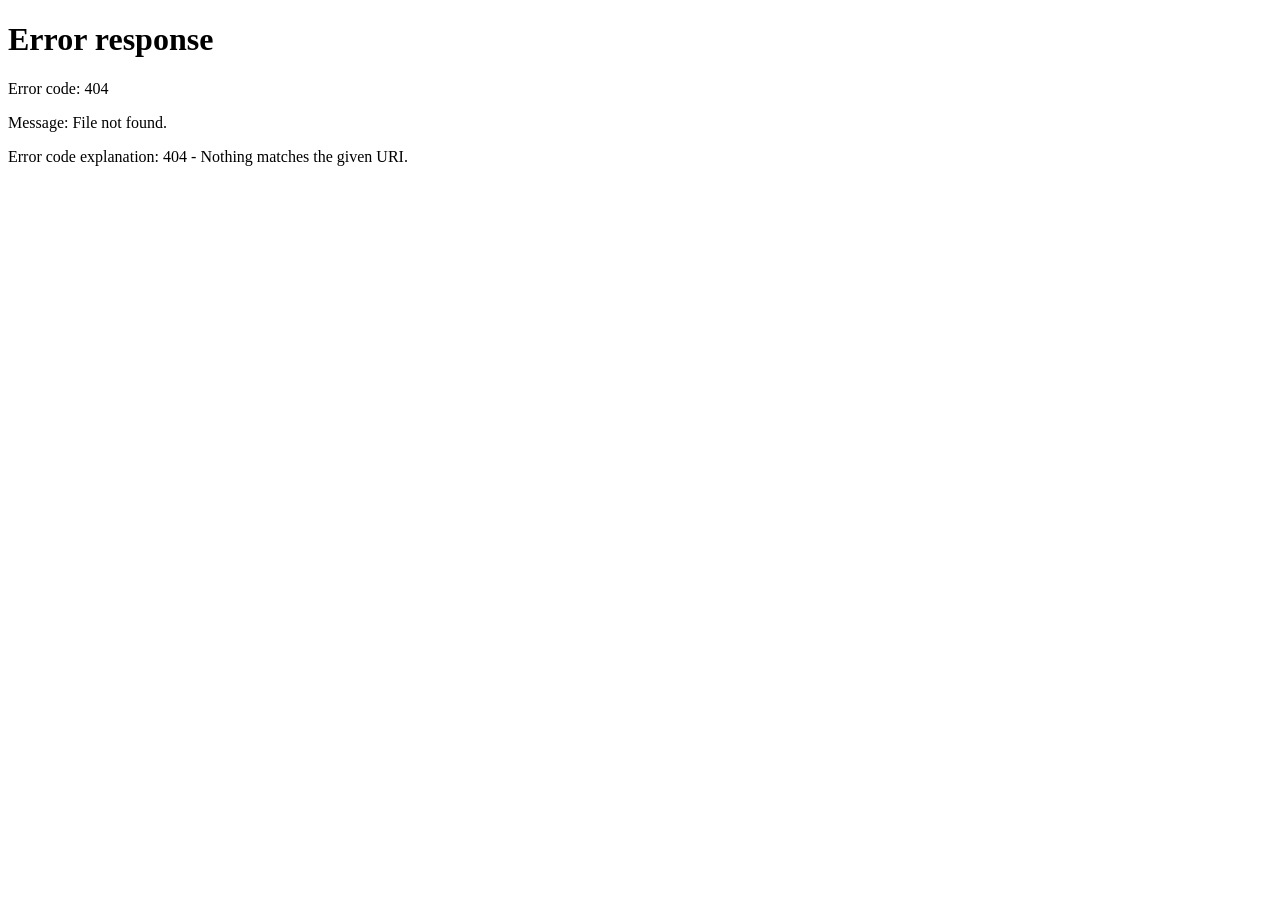
==== commit 5f2ec355: "Publish shared local app through Pages preview" ====
--- a/index.html
+++ b/index.html
@@ -1,92 +1 @@
-<!doctype html>
-<html lang="nl">
-<head>
-<meta charset="utf-8">
-<meta name="viewport" content="width=device-width,initial-scale=1,viewport-fit=cover">
-<meta name="theme-color" content="#0f1116">
-<title>Budget</title>
-<style>
-:root{--bg:#0f1116;--card:#171a21;--card2:#20252e;--line:#2c323d;--txt:#f7f9fc;--muted:#9ca6b5;--green:#67d68d;--blue:#8cadff;--yellow:#f0c85d;--red:#ff7777;--r:19px}
-*{box-sizing:border-box}
-html,body{margin:0;background:var(--bg);color:var(--txt);font-family:Inter,system-ui,-apple-system,Segoe UI,Roboto,Arial,sans-serif}
-button,input,select{font:inherit}button{cursor:pointer}.app{width:min(100%,480px);margin:auto;padding:0 14px 94px;min-height:100vh}.top{position:sticky;top:0;z-index:20;margin:0 -14px;padding:14px;background:rgba(15,17,22,.94);backdrop-filter:blur(16px);display:flex;justify-content:space-between;align-items:center}.brand{font-size:20px;font-weight:850}.sub{font-size:11px;color:var(--muted);margin-top:2px}.gear{width:40px;height:40px;border-radius:13px;border:1px solid var(--line);background:var(--card);color:var(--txt)}.card{background:linear-gradient(150deg,var(--card),#13161b);border:1px solid var(--line);border-radius:var(--r)}.section{margin-top:14px}.balance{padding:18px}.eyebrow{font-size:11px;text-transform:uppercase;letter-spacing:.08em;color:var(--muted);font-weight:800}.big{font-size:38px;font-weight:900;letter-spacing:-.04em;margin-top:3px}.grid2{display:grid;grid-template-columns:1fr 1fr;gap:10px;margin-top:15px}.mini{padding:12px;border-radius:15px;background:var(--card2);border:1px solid var(--line)}.mini small{display:block;color:var(--muted);font-size:11px}.mini strong{display:block;margin-top:4px;font-size:18px}.pos{color:var(--green)}.neg{color:#ff9393}.goal{padding:16px}.row{display:flex;align-items:center;justify-content:space-between;gap:12px}.title{font-size:16px;font-weight:850}.link{border:0;background:none;color:var(--blue);font-weight:750;font-size:12px}.bar{height:11px;background:#0d1015;border:1px solid #2a3039;border-radius:99px;overflow:hidden;margin-top:12px}.bar span{display:block;height:100%;background:linear-gradient(90deg,var(--green),#a4efbd)}.goalfoot{display:flex;justify-content:space-between;color:var(--muted);font-size:11px;margin-top:8px}.goalestimate{margin-top:10px;padding:9px 11px;border-radius:12px;background:var(--card2);border:1px solid var(--line);font-size:11px;color:var(--muted);display:flex;justify-content:space-between;gap:10px}.goalestimate strong{color:var(--txt);font-size:12px}.period{display:inline-flex;align-items:center;margin-left:6px;padding:3px 6px;border-radius:999px;background:#242b36;color:#b8c5dc;font-size:9px;font-weight:850;vertical-align:1px}.salaryperiod{margin-top:8px;padding-top:8px;border-top:1px solid rgba(156,166,181,.14);font-size:9px;color:var(--muted);display:flex;justify-content:space-between;gap:8px;align-items:center}.salaryperiod strong{color:#d7deea;font-size:9px}.periodbanner{margin:0 0 10px;padding:10px 12px;border-radius:14px;background:#151922;border:1px solid var(--line);display:flex;justify-content:space-between;align-items:center;gap:10px}.periodbanner span{font-size:10px;color:var(--muted)}.periodbanner strong{font-size:11px;color:var(--txt)}.pot.wide{grid-column:1/-1;min-height:114px}.cta{width:100%;border:0;border-radius:18px;padding:16px;background:linear-gradient(135deg,#76dd97,#56c87a);color:#07120a;text-align:left;font-weight:900;font-size:16px}.cta small{display:block;font-size:11px;opacity:.72;margin-top:2px}.head{display:flex;align-items:center;justify-content:space-between;margin:18px 2px 9px}.pots{display:grid;grid-template-columns:1fr 1fr;gap:10px}.pot{padding:14px;min-height:126px;display:flex;flex-direction:column;justify-content:space-between}.potname{font-size:12px;color:var(--muted)}.left{font-size:22px;font-weight:880;margin-top:3px}.meter{height:6px;background:#101318;border-radius:99px;overflow:hidden;margin-top:8px}.meter span{display:block;height:100%;background:var(--blue)}.meta{font-size:10px;color:var(--muted)}.alert{padding:14px;display:flex;gap:10px;align-items:center;border-color:#5a4d24;background:linear-gradient(150deg,#201b10,#15181e)}.dot{width:10px;height:10px;border-radius:50%;background:var(--yellow);box-shadow:0 0 0 5px rgba(240,200,93,.13)}.grow{flex:1}.alert strong{font-size:13px}.alert small{display:block;color:var(--muted);margin-top:2px}.badge{padding:5px 8px;border-radius:99px;background:#302916;color:#f3d46f;font-size:11px;font-weight:800}.txlist{overflow:hidden}.tx{display:grid;grid-template-columns:40px 1fr auto;gap:10px;align-items:center;padding:13px 14px;border-top:1px solid var(--line)}.tx:first-child{border-top:0}.txicon{width:38px;height:38px;border-radius:12px;background:var(--card2);display:grid;place-items:center;font-weight:900;color:var(--blue)}.txname{font-size:13px;font-weight:800}.txsub{font-size:10px;color:var(--muted);margin-top:2px}.txamt{font-size:13px;font-weight:850;text-align:right}.unknown{background:linear-gradient(90deg,rgba(240,200,93,.06),transparent)}.quick{display:grid;grid-template-columns:repeat(3,1fr);gap:10px}.quick button{border:1px solid var(--line);border-radius:16px;background:var(--card);color:var(--txt);padding:13px 7px;font-weight:750;font-size:11px}.quick b{display:block;font-size:18px;margin-bottom:5px}.nav{position:fixed;bottom:0;left:50%;transform:translateX(-50%);width:min(100%,480px);padding:9px 14px calc(9px + env(safe-area-inset-bottom));background:rgba(15,17,22,.96);backdrop-filter:blur(16px);border-top:1px solid var(--line);display:grid;grid-template-columns:repeat(4,1fr);gap:5px;z-index:50}.nav button{border:0;background:transparent;color:var(--muted);border-radius:12px;padding:8px 4px;font-size:10px;font-weight:750}.nav button.active{background:var(--card);color:var(--txt)}.nav b{display:block;font-size:18px;margin-bottom:3px}.screen{display:none}.screen.active{display:block}.list{overflow:hidden}.setrow{display:flex;justify-content:space-between;align-items:center;gap:12px;padding:14px;border-top:1px solid var(--line)}.setrow:first-child{border-top:0}.setrow strong{font-size:13px}.setrow small{display:block;color:var(--muted);font-size:10px;margin-top:2px}.value{font-weight:850;color:var(--blue);font-size:13px}.modalbg{position:fixed;inset:0;background:rgba(0,0,0,.58);display:none;align-items:flex-end;justify-content:center;padding:12px;z-index:100}.modalbg.open{display:flex}.modal{width:min(100%,470px);max-height:88vh;overflow:auto;background:#171a21;border:1px solid var(--line);border-radius:24px;padding:17px}.handle{width:45px;height:5px;border-radius:99px;background:#3b424e;margin:0 auto 13px}.close{width:36px;height:36px;border:0;border-radius:11px;background:var(--card2);color:var(--txt)}.field{margin-top:13px}.field label{display:block;font-size:11px;color:var(--muted);font-weight:750;margin-bottom:6px}.input,.select{width:100%;padding:13px;border:1px solid var(--line);border-radius:14px;background:#101318;color:var(--txt);outline:none}.cats{display:grid;grid-template-columns:1fr 1fr;gap:8px}.cat{padding:11px;border-radius:13px;border:1px solid var(--line);background:var(--card2);color:var(--txt);text-align:left;font-weight:750;font-size:12px}.cat.on{border-color:#5ccf82;background:#16311f;color:#b9f4cc}.primary{width:100%;border:0;border-radius:14px;padding:13px;background:var(--green);color:#08120b;font-weight:900;margin-top:14px}.result{display:none;margin-top:14px;padding:13px;border-radius:15px;border:1px solid var(--line);background:var(--card2)}.result.show{display:block}.result.ok{border-color:#386c49;background:#14271a}.result.warn{border-color:#6c5b2b;background:#292313}.result.no{border-color:#6d3838;background:#291717}.result strong{font-size:13px}.result small{display:block;color:var(--muted);line-height:1.45;margin-top:3px}.detail{margin-top:10px}.drow{display:flex;justify-content:space-between;gap:14px;padding:10px 0;border-top:1px solid var(--line);font-size:12px}.drow:first-child{border-top:0}.drow span:first-child{color:var(--muted)}.tags{display:flex;flex-wrap:wrap;gap:6px;margin-top:10px}.tag{padding:5px 7px;border-radius:99px;background:var(--card2);color:#c8d0da;font-size:10px}.ghost{width:100%;padding:11px;border-radius:13px;border:1px solid var(--line);background:var(--card2);color:var(--txt);font-weight:750;margin-top:8px}.toast{position:fixed;left:50%;bottom:90px;transform:translateX(-50%) translateY(15px);width:min(calc(100% - 28px),450px);padding:12px 14px;border-radius:15px;background:#222832;border:1px solid #333b47;opacity:0;pointer-events:none;transition:.2s;z-index:130}.toast.show{opacity:1;transform:translateX(-50%) translateY(0)}.toast strong{font-size:12px}.toast small{display:block;color:var(--muted);font-size:10px;margin-top:2px}.empty{padding:18px 14px;color:var(--muted);font-size:12px}.danger{color:var(--red)}
-</style>
-</head>
-<body>
-<div class="app">
-<header class="top"><div><div class="brand">Budget</div><div class="sub">Lokaal financieel overzicht</div></div><button class="gear" onclick="openSettings()">⚙</button></header>
-<section id="home" class="screen active"></section>
-<section id="budgets" class="screen"></section>
-<section id="transactions" class="screen"></section>
-<section id="overview" class="screen"></section>
-</div>
-<nav class="nav">
-<button id="nhome" class="active" onclick="showScreen('home','nhome')"><b>⌂</b>Home</button>
-<button id="nbudget" onclick="showScreen('budgets','nbudget')"><b>▣</b>Budget</button>
-<button id="ntx" onclick="showScreen('transactions','ntx')"><b>≡</b>Transacties</button>
-<button id="nover" onclick="showScreen('overview','nover')"><b>▥</b>Overzicht</button>
-</nav>
-<div id="sheet" class="modalbg"><div class="modal"><div class="handle"></div><div class="row"><div class="title" id="sheetTitle"></div><button class="close" onclick="closeSheet()">✕</button></div><div id="sheetBody"></div></div></div>
-<div id="toast" class="toast"><strong id="toasttitle"></strong><small id="toasttext"></small></div>
-<script>
-const STORAGE_KEY='budgetAppStateV2';
-const seed=()=>({pots:[{id:id(),name:'Vrije uitgaven',budget:80,period:'week',active:true},{id:id(),name:'Boodschappen',budget:180,period:'salary',active:true},{id:id(),name:'Brandstof',budget:60,period:'salary',active:true}],transactions:[],fixedCosts:[],goal:{name:'Spaardoel',current:0,target:30000,monthly:0},knownBalance:null,rules:{}});
-const platform={
- load(){try{if(window.BudgetAppAndroid&&typeof window.BudgetAppAndroid.loadState==='function'){const v=window.BudgetAppAndroid.loadState();if(v)return JSON.parse(v)}const v=localStorage.getItem(STORAGE_KEY);return v?JSON.parse(v):null}catch{return null}},
- save(value){const json=JSON.stringify(value);try{if(window.BudgetAppAndroid&&typeof window.BudgetAppAndroid.saveState==='function'){window.BudgetAppAndroid.saveState(json);return}localStorage.setItem(STORAGE_KEY,json)}catch{}},
- scanReceipt(){if(window.BudgetAppAndroid&&typeof window.BudgetAppAndroid.scanReceipt==='function'){window.BudgetAppAndroid.scanReceipt();return}toast('Android-functie','Bon scannen gebruikt straks de lokale Android-camera en OCR.')},
- importPdf(){if(window.BudgetAppAndroid&&typeof window.BudgetAppAndroid.importPdf==='function'){window.BudgetAppAndroid.importPdf();return}toast('Android-functie','PDF-import gebruikt straks de lokale Android-bestandskiezer en OCR.')}
-};
-function id(){return globalThis.crypto&&crypto.randomUUID?crypto.randomUUID():Date.now().toString(36)+Math.random().toString(36).slice(2)}
-let state=platform.load()||seed();
-function save(){platform.save(state)}
-const euro=n=>new Intl.NumberFormat('nl-NL',{style:'currency',currency:'EUR'}).format(Number(n)||0);
-const num=v=>Number(String(v).replace(/\./g,'').replace(',','.').replace(/[^\d.-]/g,''))||0;
-const esc=v=>String(v??'').replace(/[&<>"']/g,c=>({'&':'&amp;','<':'&lt;','>':'&gt;','"':'&quot;',"'":'&#39;'}[c]));
-function salaryPeriod(date=new Date(),salaryDay=23){const y=date.getFullYear(),m=date.getMonth(),d=date.getDate();let start,end;if(d>=salaryDay){start=new Date(y,m,salaryDay);end=new Date(y,m+1,salaryDay-1)}else{start=new Date(y,m-1,salaryDay);end=new Date(y,m,salaryDay-1)}start.setHours(0,0,0,0);end.setHours(23,59,59,999);const today=new Date(y,m,d);today.setHours(0,0,0,0);return{start,end,days:Math.max(0,Math.ceil((end-today)/86400000))}}
-function shortDate(d){return d.toLocaleDateString('nl-NL',{day:'numeric',month:'short'}).replace('.','')}
-function salaryLabel(){const p=salaryPeriod(),remain=p.days===0?'laatste dag':`nog ${p.days} dag${p.days===1?'':'en'}`;return`${shortDate(p.start)} – ${shortDate(p.end)} · ${remain}`}
-function periodLabel(p){return p==='week'?'p/w':p==='salary'?'p/periode':p==='year'?'p/jaar':'eenmalig'}
-function rangeFor(p){const now=new Date(),start=new Date(now),end=new Date(now);start.setHours(0,0,0,0);end.setHours(23,59,59,999);if(p==='week'){const day=(start.getDay()+6)%7;start.setDate(start.getDate()-day);end.setTime(start.getTime());end.setDate(end.getDate()+6);end.setHours(23,59,59,999)}else if(p==='salary'){const s=salaryPeriod(now);return[s.start.getTime(),s.end.getTime()]}else if(p==='year'){start.setMonth(0,1);end.setMonth(11,31)}else return[0,Number.MAX_SAFE_INTEGER];return[start.getTime(),end.getTime()]}
-function potSpend(p){const[a,b]=rangeFor(p.period);return state.transactions.filter(t=>t.potId===p.id&&!t.excludeFromPots&&t.amount<0&&t.time>=a&&t.time<=b).reduce((s,t)=>s+Math.abs(t.amount),0)}
-function balance(){return state.knownBalance===null?state.transactions.filter(t=>t.affectsBalance!==false).reduce((s,t)=>s+t.amount,0):state.knownBalance}
-function monthTotals(){const n=new Date(),a=new Date(n.getFullYear(),n.getMonth(),1).getTime(),b=new Date(n.getFullYear(),n.getMonth()+1,1).getTime()-1;let inc=0,out=0;state.transactions.filter(t=>t.time>=a&&t.time<=b&&t.affectsBalance!==false).forEach(t=>t.amount>=0?inc+=t.amount:out+=Math.abs(t.amount));return{inc,out}}
-function recentSaving(){const cutoff=Date.now()-90*86400000;return Math.max(0,state.transactions.filter(t=>t.time>=cutoff&&t.affectsBalance!==false).reduce((s,t)=>s+t.amount,0)/3)}
-function showScreen(id,nav){document.querySelectorAll('.screen').forEach(x=>x.classList.remove('active'));document.getElementById(id).classList.add('active');document.querySelectorAll('.nav button').forEach(x=>x.classList.remove('active'));document.getElementById(nav)?.classList.add('active');render();scrollTo({top:0,behavior:'smooth'})}
-function render(){renderHome();renderBudgets();renderTransactions();renderOverview()}
-function renderHome(){const el=document.getElementById('home'),m=monthTotals(),g=state.goal,left=Math.max(0,g.target-g.current),trend=g.monthly>0?g.monthly:recentSaving(),months=left===0?'Doel bereikt':trend>0?`± ${Math.ceil(left/trend)} maanden`:'Geen schatting',pct=g.target>0?Math.min(100,g.current/g.target*100):0;let html=`<div class="section card balance"><div class="eyebrow">Totaal saldo</div><div class="big">${euro(balance())}</div><div class="grid2"><div class="mini"><small>Inkomsten deze maand</small><strong class="pos">+ ${euro(m.inc)}</strong></div><div class="mini"><small>Uitgaven deze maand</small><strong class="neg">- ${euro(m.out)}</strong></div></div></div><div class="section card goal"><div class="row"><div><div class="title">${esc(g.name)}</div><div class="sub">Zo snel mogelijk naar ${euro(g.target)}</div></div><button class="link" onclick="editGoal()">Aanpassen</button></div><div class="bar"><span style="width:${pct}%"></span></div><div class="goalfoot"><span>${euro(g.current)}</span><span>${euro(left)} te gaan</span></div><div class="goalestimate"><span>Geschatte tijd bij huidige spaarinleg</span><strong>${months}</strong></div></div><div class="section"><button class="cta" onclick="openSpend()">Wat wil je uitgeven?<small>Controleer vooraf of het binnen je budget past</small></button></div><div class="head"><div class="title">Budgetpotjes</div><button class="link" onclick="showScreen('budgets','nbudget')">Alles bekijken</button></div><div class="periodbanner"><span>Salarisperiode</span><strong>${salaryLabel()}</strong></div><div class="pots">`;
- const active=state.pots.filter(p=>p.active);active.forEach((p,i)=>{const spent=potSpend(p),remaining=p.budget-spent,used=p.budget>0?Math.min(100,spent/p.budget*100):0;html+=`<div class="card pot ${i===active.length-1&&active.length%2===1?'wide':''}" onclick="editPot('${p.id}')"><div><div class="potname">${esc(p.name)}<span class="period">${periodLabel(p.period)}</span></div><div class="left" ${remaining<0?'style="color:var(--red)"':''}>${euro(remaining)}</div></div><div><div class="meta">${euro(spent)} van ${euro(p.budget)} gebruikt${remaining<0?' · budget overschreden':''}</div><div class="meter"><span style="width:${used}%;${remaining<0?'background:var(--red)':''}"></span></div><div class="salaryperiod"><span>${p.period==='salary'?salaryLabel().split(' · ')[0]:p.period==='week'?'Reset maandag':'Budgetperiode'}</span><strong>${p.period==='salary'?salaryLabel().split(' · ')[1]:periodLabel(p.period)}</strong></div></div></div>`});html+='</div>';
- const unknown=state.transactions.filter(t=>!t.category&&t.amount<0);if(unknown.length)html+=`<div class="section card alert" onclick="showUncategorized()"><div class="dot"></div><div class="grow"><strong>${unknown.length} transactie${unknown.length===1?'':'s'} nog indelen</strong><small>Tik om een onderwerp te kiezen</small></div><div class="badge">${unknown.length}</div></div>`;
- html+=`<div class="head"><div class="title">Laatste transacties</div><button class="link" onclick="showScreen('transactions','ntx')">Alles</button></div>${txList(state.transactions.slice().sort((a,b)=>b.time-a.time).slice(0,4))}<div class="head"><div class="title">Snel toevoegen</div></div><div class="quick"><button onclick="platform.scanReceipt()"><b>▣</b>Bon scannen</button><button onclick="platform.importPdf()"><b>PDF</b>PDF importeren</button><button onclick="editTransaction()"><b>＋</b>Handmatig</button></div>`;el.innerHTML=html}
-function renderBudgets(){const el=document.getElementById('budgets');let html=`<div class="head"><div class="title">Budgetten & potjes</div><button class="link" onclick="editPot()">Nieuw potje</button></div><div class="periodbanner"><span>Huidige salarisperiode</span><strong>${salaryLabel()}</strong></div><div class="card list">`;state.pots.forEach(p=>{html+=`<div class="setrow" onclick="editPot('${p.id}')"><div><strong>${esc(p.name)}</strong><small>${euro(p.budget)} ${periodLabel(p.period)}${p.period==='salary'?' · 23e t/m 22e':''}</small></div><div class="value">${euro(p.budget)}</div></div>`});html+=`</div><div class="head"><div class="title">Vaste lasten</div><button class="link" onclick="editFixed()">Toevoegen</button></div><div class="card list">`;if(!state.fixedCosts.length)html+='<div class="empty">Nog geen vaste lasten ingevoerd.</div>';state.fixedCosts.forEach(f=>html+=`<div class="setrow" onclick="editFixed('${f.id}')"><div><strong>${esc(f.name)}</strong><small>${esc(f.periodLabel||'Maandelijks')}</small></div><div class="value">${euro(f.amount)}</div></div>`);html+='</div>';el.innerHTML=html}
-function txList(list){if(!list.length)return'<div class="card empty">Nog geen transacties.</div>';return`<div class="card txlist">${list.map(t=>`<div class="tx ${!t.category&&t.amount<0?'unknown':''}" onclick="txDetail('${t.id}')"><div class="txicon">${esc((t.merchant||t.description||'?').trim().slice(0,2).toUpperCase())}</div><div><div class="txname">${esc(t.merchant||t.description||'Transactie')}</div><div class="txsub">${new Date(t.time).toLocaleDateString('nl-NL',{day:'numeric',month:'short'})} · ${esc(t.category||'Nog indelen')}</div></div><div class="txamt ${t.amount>=0?'pos':'neg'}">${t.amount>=0?'+ ':''}${euro(t.amount)}</div></div>`).join('')}</div>`}
-function renderTransactions(){const list=state.transactions.slice().sort((a,b)=>b.time-a.time);document.getElementById('transactions').innerHTML=`<div class="head"><div class="title">Transacties</div><button class="link" onclick="editTransaction()">Toevoegen</button></div>${txList(list)}`}
-function renderOverview(){const m=monthTotals();const buckets={};state.transactions.filter(t=>t.amount<0&&t.category).forEach(t=>buckets[t.category]=(buckets[t.category]||0)+Math.abs(t.amount));const total=Object.values(buckets).reduce((a,b)=>a+b,0);let rows=Object.entries(buckets).sort((a,b)=>b[1]-a[1]).map(([k,v])=>`<div class="setrow"><div><strong>${esc(k)}</strong><small>${total?Math.round(v/total*100):0}%</small></div><div class="value">${euro(v)}</div></div>`).join('');if(!rows)rows='<div class="empty">Nog geen gecategoriseerde uitgaven.</div>';document.getElementById('overview').innerHTML=`<div class="head"><div class="title">Overzicht</div></div><div class="card balance"><div class="eyebrow">Deze maand</div><div class="big" style="font-size:31px">${m.inc-m.out>=0?'+ ':''}${euro(m.inc-m.out)}</div><div class="grid2"><div class="mini"><small>Inkomsten</small><strong class="pos">${euro(m.inc)}</strong></div><div class="mini"><small>Uitgaven</small><strong class="neg">${euro(m.out)}</strong></div></div></div><div class="head"><div class="title">Uitgaven per onderwerp</div></div><div class="card list">${rows}</div>`}
-function openSheet(title,body){document.getElementById('sheetTitle').textContent=title;document.getElementById('sheetBody').innerHTML=body;document.getElementById('sheet').classList.add('open')}
-function closeSheet(){document.getElementById('sheet').classList.remove('open')}
-function field(id,label,value='',type='text'){return`<div class="field"><label>${label}</label><input id="${id}" class="input" type="${type}" value="${esc(value)}"></div>`}
-function editGoal(){const g=state.goal;openSheet('Spaardoel aanpassen',`${field('goalTarget','Doelbedrag',g.target)}${field('goalCurrent','Huidige stand',g.current)}${field('goalMonthly','Maandelijkse doelinleg',g.monthly||'')}<button class="primary" onclick="saveGoal()">Opslaan</button>`)}
-function saveGoal(){state.goal.target=Math.max(0,num(document.getElementById('goalTarget').value));state.goal.current=Math.max(0,num(document.getElementById('goalCurrent').value));state.goal.monthly=Math.max(0,num(document.getElementById('goalMonthly').value));save();closeSheet();render()}
-function editPot(pid){const p=state.pots.find(x=>x.id===pid)||{id:null,name:'',budget:'',period:'week',active:true};openSheet(p.id?'Budgetpotje aanpassen':'Nieuw budgetpotje',`${field('potName','Naam',p.name)}${field('potBudget','Budget',p.budget)}<div class="field"><label>Periode</label><select id="potPeriod" class="select"><option value="week" ${p.period==='week'?'selected':''}>Per week</option><option value="salary" ${p.period==='salary'?'selected':''}>Per salarisperiode</option><option value="year" ${p.period==='year'?'selected':''}>Per jaar</option><option value="once" ${p.period==='once'?'selected':''}>Eenmalig</option></select></div><button class="primary" onclick="savePot('${p.id||''}')">Opslaan</button>${p.id?'<button class="ghost danger" onclick="deletePot(\''+p.id+'\')">Verwijderen</button>':''}`)}
-function savePot(pid){let p=state.pots.find(x=>x.id===pid);if(!p){p={id:id(),active:true};state.pots.push(p)}p.name=document.getElementById('potName').value.trim()||'Budgetpotje';p.budget=Math.max(0,num(document.getElementById('potBudget').value));p.period=document.getElementById('potPeriod').value;save();closeSheet();render()}
-function deletePot(pid){state.pots=state.pots.filter(p=>p.id!==pid);state.transactions.forEach(t=>{if(t.potId===pid)t.potId=null});save();closeSheet();render()}
-function editFixed(fid){const f=state.fixedCosts.find(x=>x.id===fid)||{id:null,name:'',amount:'',periodLabel:'Maandelijks'};openSheet(f.id?'Vaste last aanpassen':'Vaste last toevoegen',`${field('fixedName','Naam',f.name)}${field('fixedAmount','Bedrag',f.amount)}<div class="field"><label>Frequentie</label><select id="fixedPeriod" class="select"><option ${f.periodLabel==='Maandelijks'?'selected':''}>Maandelijks</option><option ${f.periodLabel==='Wekelijks'?'selected':''}>Wekelijks</option><option ${f.periodLabel==='Jaarlijks'?'selected':''}>Jaarlijks</option><option ${f.periodLabel==='Tijdelijk'?'selected':''}>Tijdelijk</option></select></div><button class="primary" onclick="saveFixed('${f.id||''}')">Opslaan</button>${f.id?'<button class="ghost danger" onclick="deleteFixed(\''+f.id+'\')">Verwijderen</button>':''}`)}
-function saveFixed(fid){let f=state.fixedCosts.find(x=>x.id===fid);if(!f){f={id:id()};state.fixedCosts.push(f)}f.name=document.getElementById('fixedName').value.trim()||'Vaste last';f.amount=Math.max(0,num(document.getElementById('fixedAmount').value));f.periodLabel=document.getElementById('fixedPeriod').value;save();closeSheet();render()}
-function deleteFixed(fid){state.fixedCosts=state.fixedCosts.filter(f=>f.id!==fid);save();closeSheet();render()}
-function editTransaction(tid){const t=state.transactions.find(x=>x.id===tid)||{id:null,type:'expense',merchant:'',amount:'',category:'',potId:''};const options=state.pots.map(p=>`<option value="${p.id}" ${t.potId===p.id?'selected':''}>${esc(p.name)}</option>`).join('');openSheet(t.id?'Transactie aanpassen':'Handmatige transactie',`<div class="field"><label>Type</label><select id="txType" class="select"><option value="expense" ${t.amount<0?'selected':''}>Uitgave</option><option value="income" ${t.amount>=0&&t.id?'selected':''}>Inkomst</option></select></div>${field('txMerchant','Omschrijving',t.merchant||t.description||'')}${field('txAmount','Bedrag',Math.abs(t.amount||0))}${field('txCategory','Categorie',t.category||'')}<div class="field"><label>Budgetpotje</label><select id="txPot" class="select"><option value="">Geen potje</option>${options}</select></div><button class="primary" onclick="saveTransaction('${t.id||''}')">Opslaan</button>${t.id?'<button class="ghost danger" onclick="deleteTransaction(\''+t.id+'\')">Verwijderen</button>':''}`)}
-function saveTransaction(tid){let t=state.transactions.find(x=>x.id===tid);if(!t){t={id:id(),time:Date.now(),source:'Handmatig',affectsBalance:true};state.transactions.push(t)}const type=document.getElementById('txType').value,amount=Math.abs(num(document.getElementById('txAmount').value));t.merchant=document.getElementById('txMerchant').value.trim();t.description=t.merchant;t.amount=type==='expense'?-amount:amount;t.category=document.getElementById('txCategory').value.trim();t.potId=document.getElementById('txPot').value||null;save();closeSheet();render()}
-function deleteTransaction(tid){state.transactions=state.transactions.filter(t=>t.id!==tid);save();closeSheet();render()}
-function txDetail(tid){const t=state.transactions.find(x=>x.id===tid);if(!t)return;let body='<div class="detail">';[['Bedrag',euro(t.amount)],['Categorie',t.category],['Datum',new Date(t.time).toLocaleDateString('nl-NL')],['Tijd',new Date(t.time).toLocaleTimeString('nl-NL',{hour:'2-digit',minute:'2-digit'})],['Bron',t.source]].forEach(([k,v])=>{if(v)body+=`<div class="drow"><span>${k}</span><span>${esc(v)}</span></div>`});body+=`</div><button class="ghost" onclick="editTransaction('${t.id}')">Bewerken</button>`;if(!t.category&&t.amount<0)body+=`<button class="primary" onclick="categorize('${t.id}')">Indelen</button>`;openSheet(t.merchant||t.description||'Transactie',body)}
-function categorize(tid){const t=state.transactions.find(x=>x.id===tid);const cats=['Boodschappen','Vrije uitgaven','Brandstof','Auto / motor','Elektronica','Games / hobby','Huishouden','Anders'];openSheet('Transactie indelen',`<div class="mini"><strong>${esc(t.merchant||t.description||'Transactie')}</strong><small>${euro(Math.abs(t.amount))}</small></div><div class="field"><label>Onderwerp</label><div class="cats">${cats.map(c=>`<button class="cat" onclick="saveCategory('${tid}','${c.replace(/'/g,"\\'")}')">${c}</button>`).join('')}</div></div>`)}
-function saveCategory(tid,category){const t=state.transactions.find(x=>x.id===tid);if(!t)return;t.category=category;const match=state.pots.find(p=>p.name===category);if(match)t.potId=match.id;if(t.merchant)state.rules[t.merchant.toLowerCase()]=category;save();closeSheet();render()}
-function showUncategorized(){const list=state.transactions.filter(t=>!t.category&&t.amount<0);openSheet('Nog indelen',`<div class="card txlist">${list.map(t=>`<div class="tx unknown" onclick="categorize('${t.id}')"><div class="txicon">?</div><div><div class="txname">${esc(t.merchant||t.description||'Onbekend')}</div><div class="txsub">${euro(Math.abs(t.amount))}</div></div><div class="badge">Kies</div></div>`).join('')}</div>`)}
-function openSpend(){const cats=state.pots.filter(p=>p.active);openSheet('Wat wil je uitgeven?',`<div class="field"><label>Onderwerp</label><select id="spendPot" class="select">${cats.map(p=>`<option value="${p.id}">${esc(p.name)}</option>`).join('')}</select></div>${field('spendAmount','Bedrag','')}<button class="primary" onclick="checkSpend()">Controleren</button><div id="spendResult"></div>`)}
-function checkSpend(){const p=state.pots.find(x=>x.id===document.getElementById('spendPot').value),a=Math.abs(num(document.getElementById('spendAmount').value)),r=document.getElementById('spendResult');if(!p||!a){r.innerHTML='<div class="result show no"><strong>Vul eerst een bedrag in</strong></div>';return}const remaining=p.budget-potSpend(p),after=remaining-a;if(after>=0)r.innerHTML=`<div class="result show ok"><strong>Kan binnen je budget</strong><small>Na ${euro(a)} blijft in ${esc(p.name)} ${euro(after)} over.</small></div>`;else r.innerHTML=`<div class="result show warn"><strong>Budget wordt overschreden</strong><small>Dit is ${euro(Math.abs(after))} meer dan er in ${esc(p.name)} over is.</small></div>`}
-function openSettings(){openSheet('Instellingen',`<div class="card list" style="margin-top:12px"><div class="setrow"><div><strong>Financiële periode</strong><small>Van salaris tot salaris</small></div><div class="value">23e → 22e</div></div><div class="setrow"><div><strong>Weekbudget reset</strong><small>Vrije uitgaven</small></div><div class="value">Maandag</div></div><div class="setrow"><div><strong>Lokale opslag</strong><small>Android lokaal · browser alleen preview</small></div><div class="pos">Actief</div></div><div class="setrow"><div><strong>Notificatieherkenning</strong><small>Rabobank + Wallet</small></div><div class="value">Android</div></div></div>`)}
-function toast(t,x){document.getElementById('toasttitle').textContent=t;document.getElementById('toasttext').textContent=x;const e=document.getElementById('toast');e.classList.add('show');clearTimeout(window._toast);window._toast=setTimeout(()=>e.classList.remove('show'),3500)}
-document.getElementById('sheet').addEventListener('click',e=>{if(e.target.id==='sheet')closeSheet()});
-window.BudgetAppWeb={setState(json){try{state=typeof json==='string'?JSON.parse(json):json;save();render()}catch{}},getState(){return JSON.stringify(state)}};
-render();
-</script>
-</body>
-</html>+<!doctype html><html lang="nl"><head><meta charset="utf-8"><meta name="viewport" content="width=device-width,initial-scale=1"><title>Budget</title><script>location.replace('./app/src/main/assets/index.html'+location.search+location.hash)</script></head><body></body></html>
